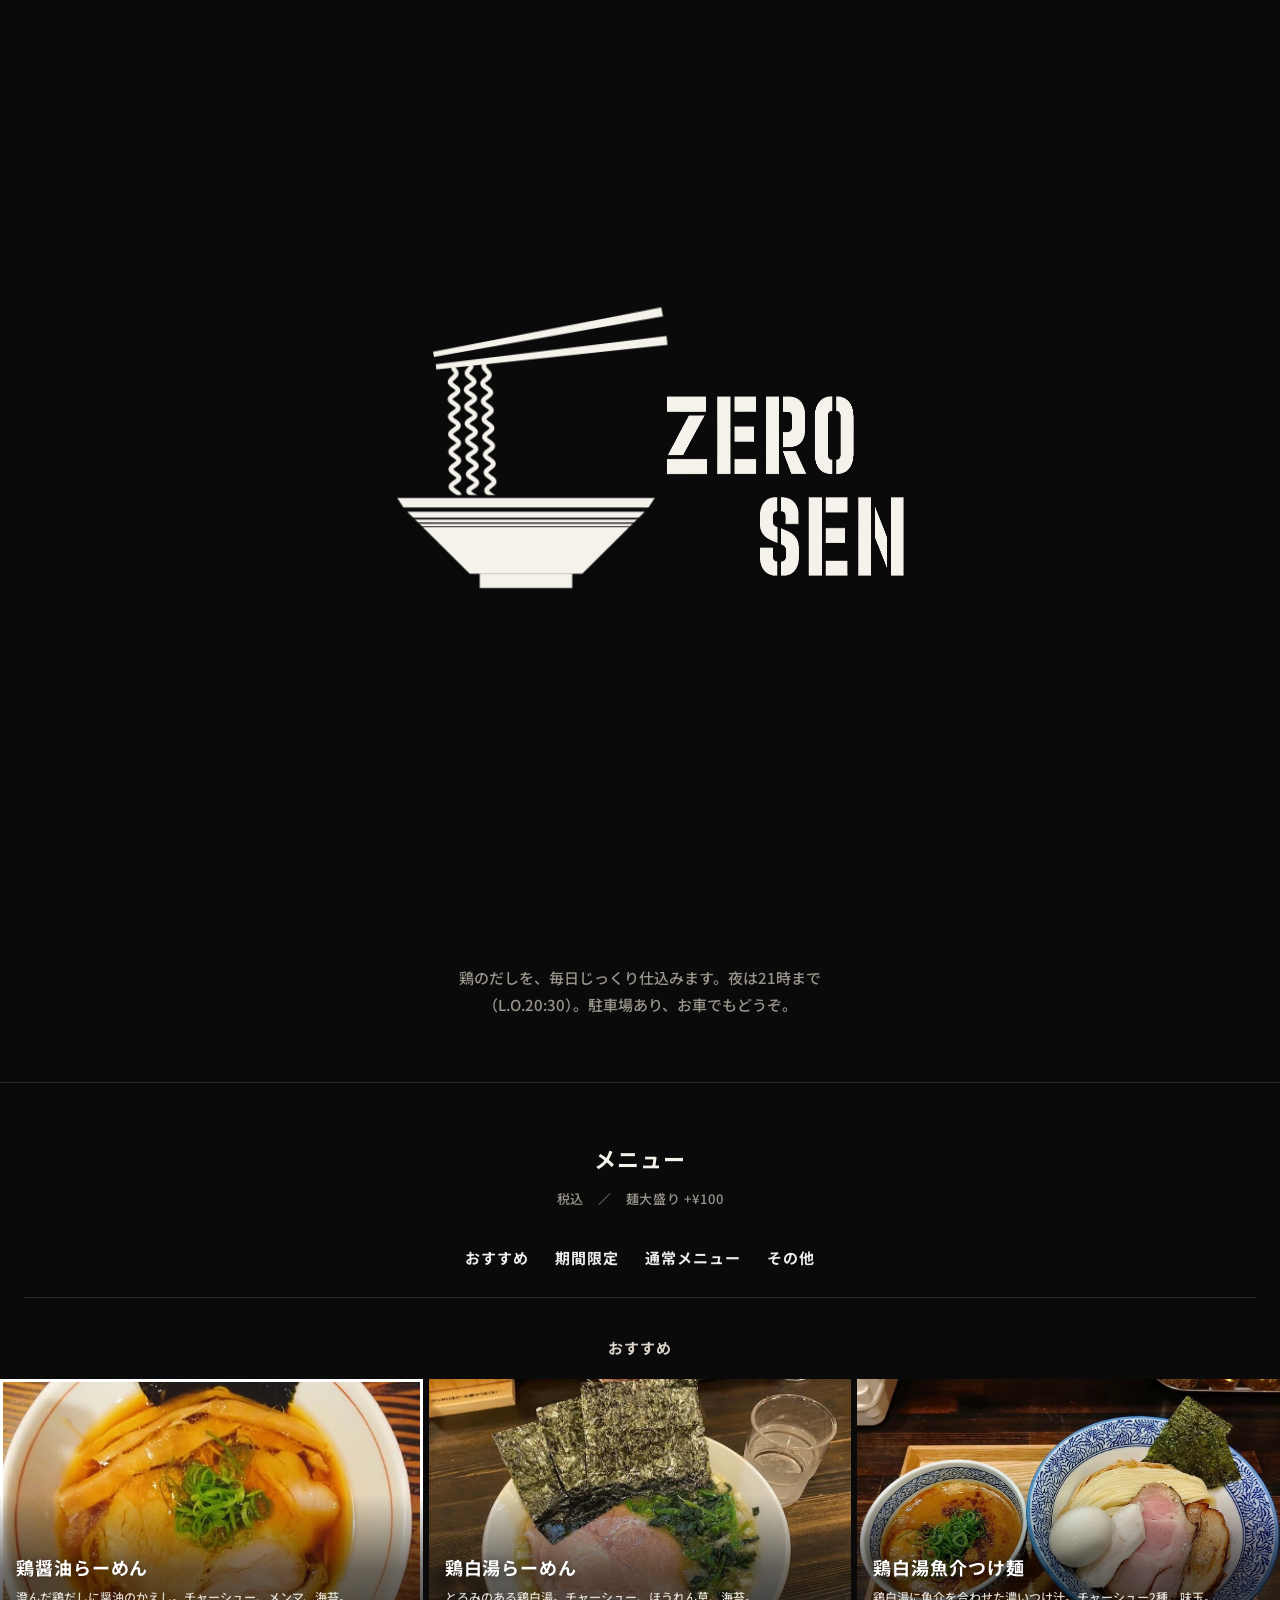
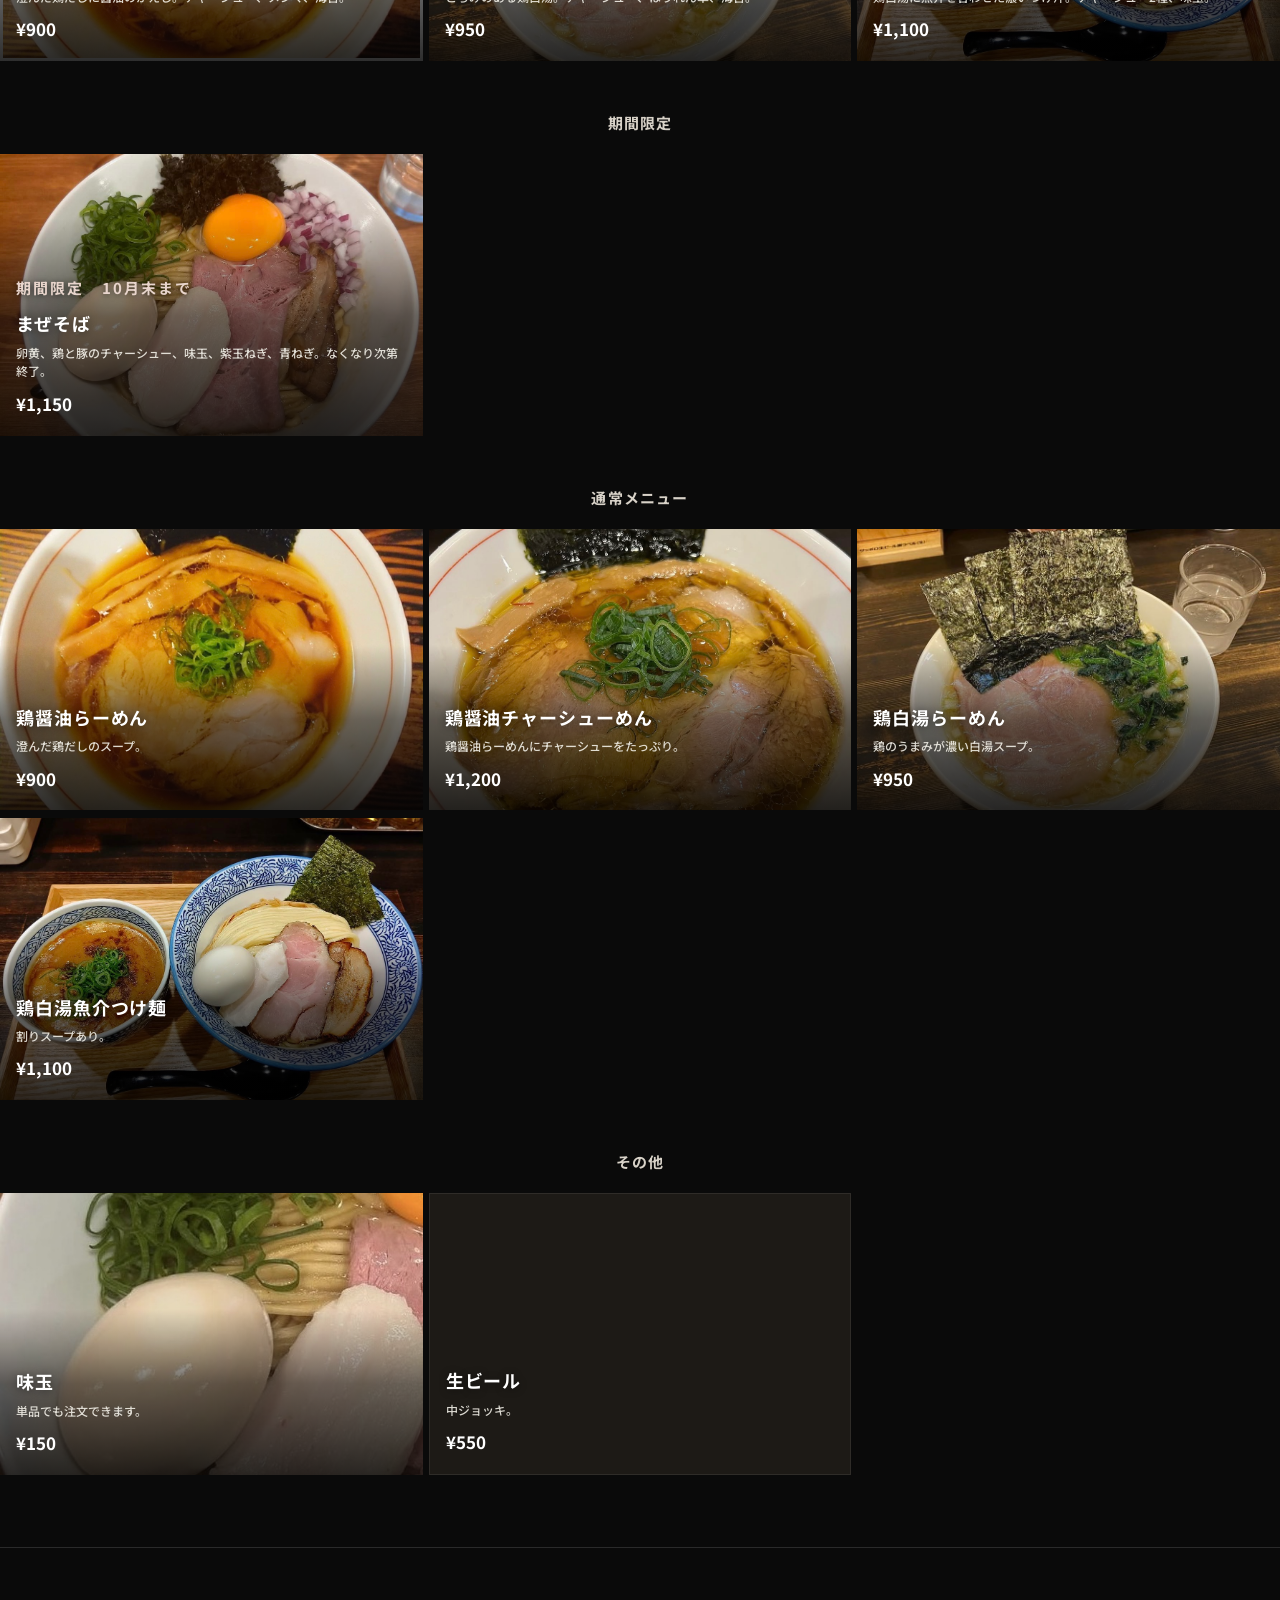
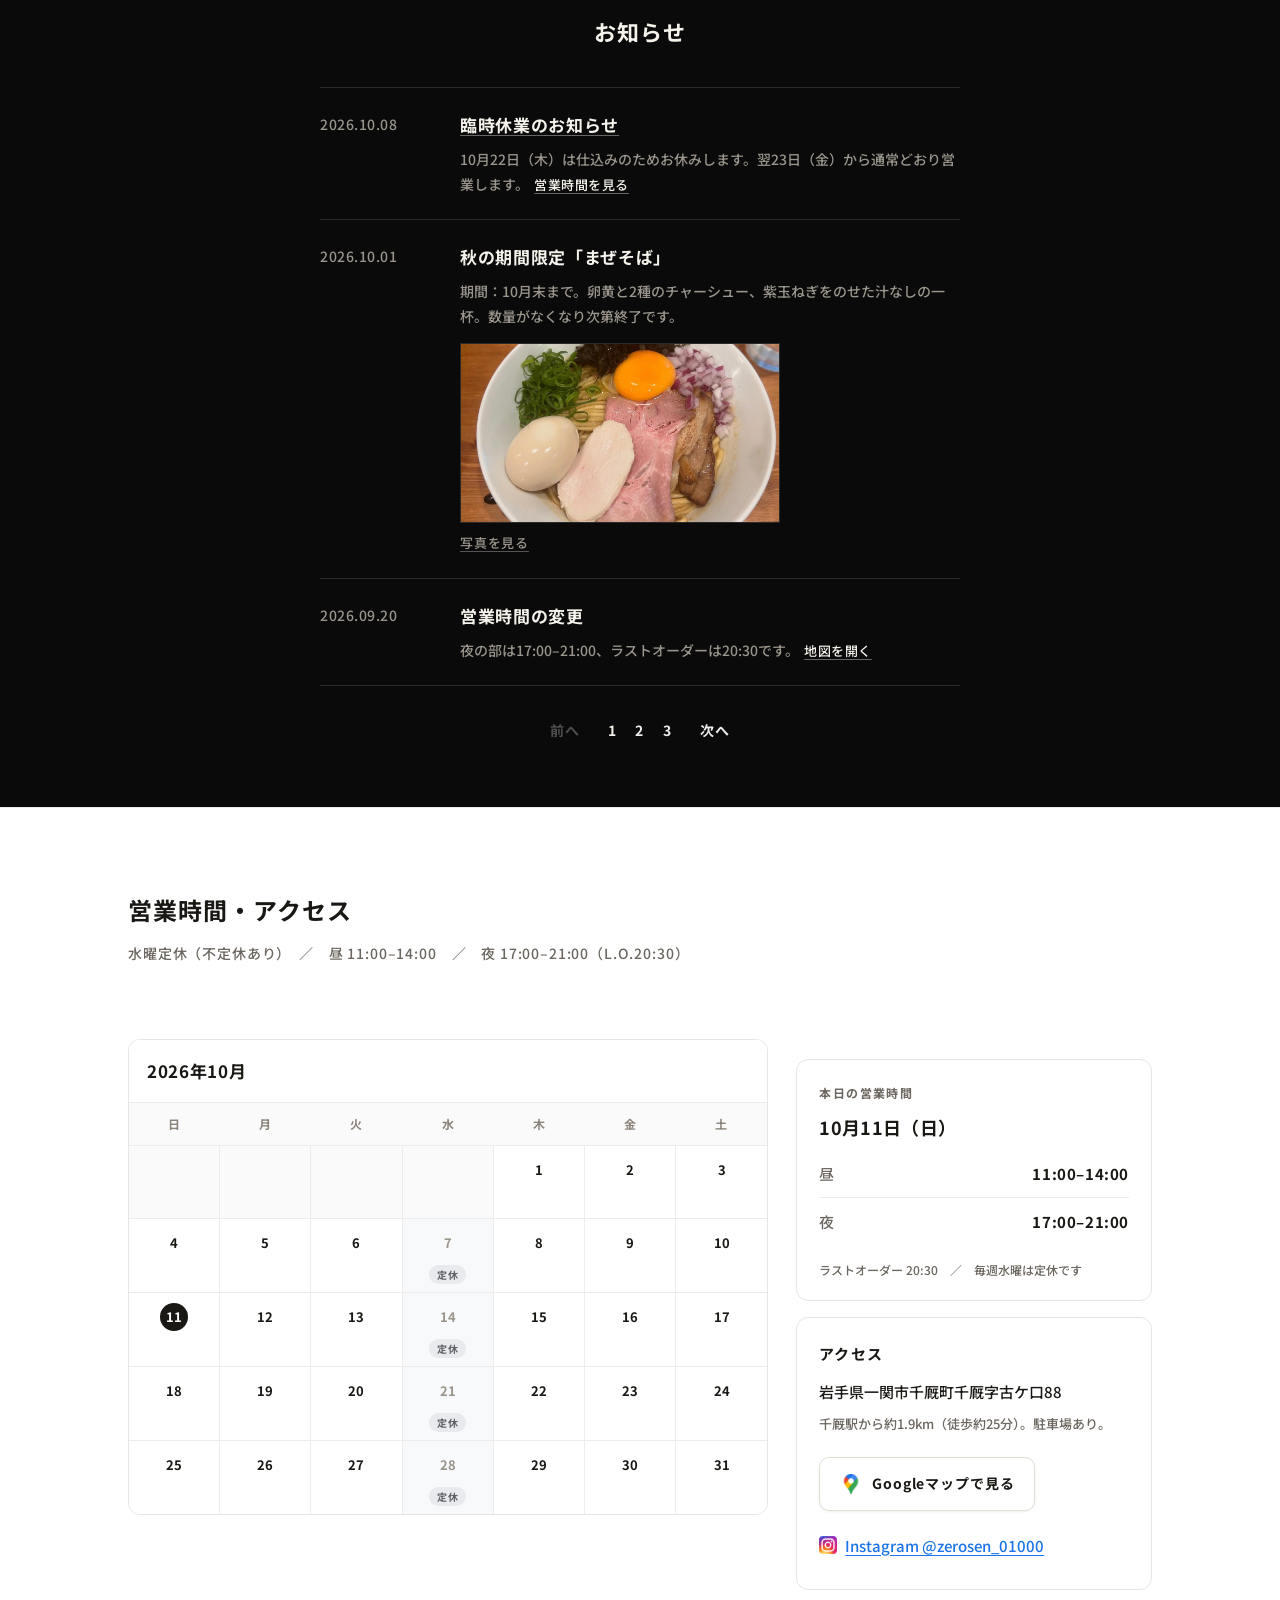
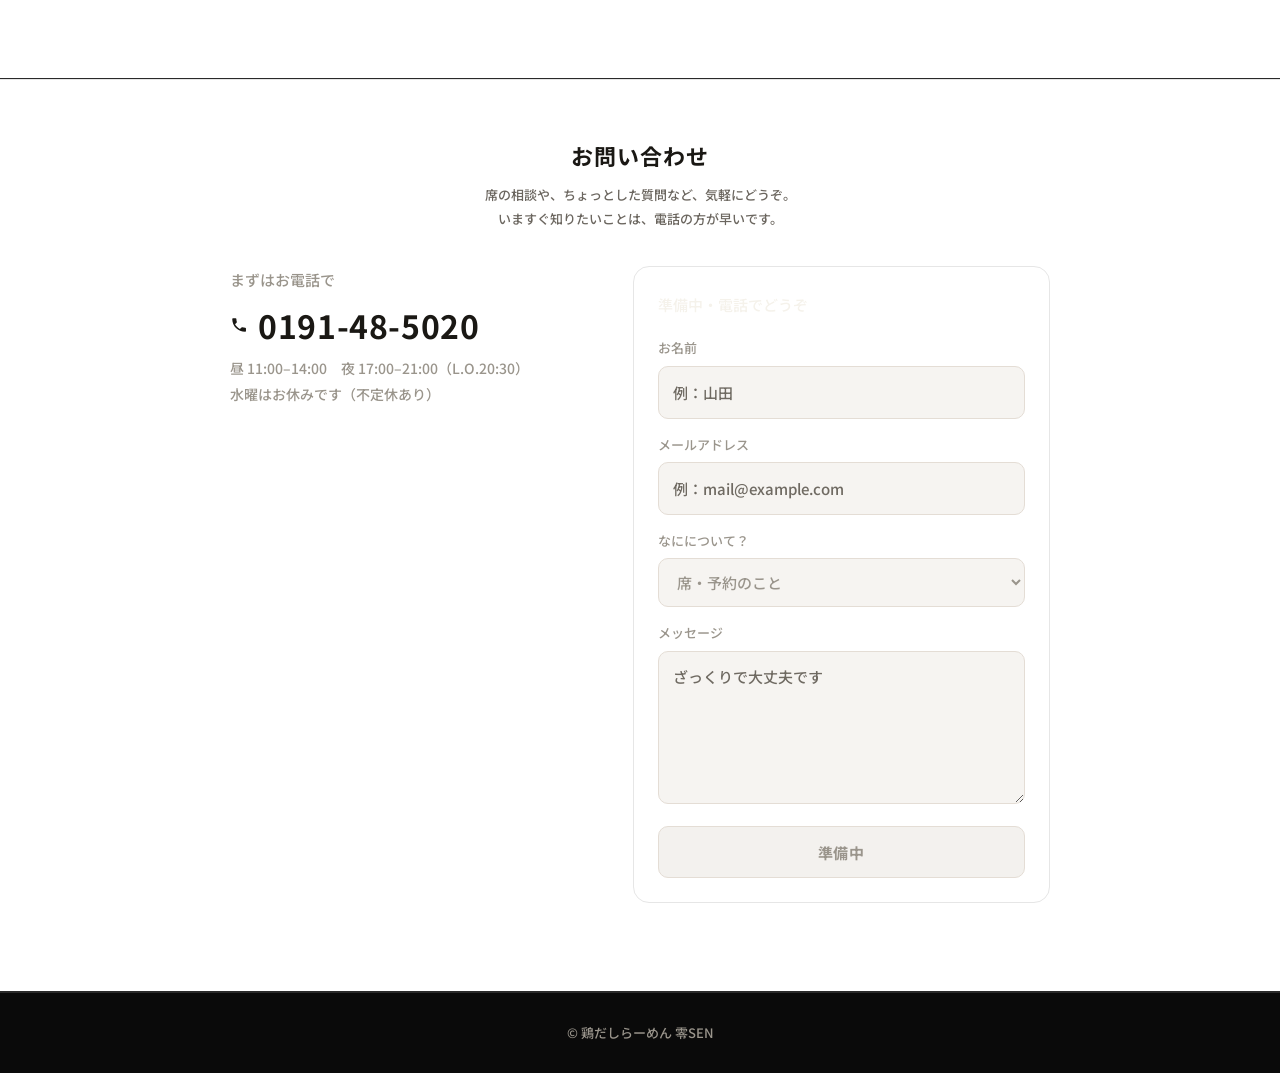
==== index.html @ bcf6e6bb "お問い合わせフォームを準備中にし、偽のメールアドレスを外す。 入力と送信は disabled のまま残し、連絡は電話（0191-48-5020）だけにする。  Co-authored-by: Masa" ====
<!doctype html>
<html lang="ja" class="zs-loading">
<head>
<meta charset="utf-8">
<meta name="viewport" content="width=device-width, initial-scale=1">
<title>鶏だしらーめん 零SEN（ゼロセン）｜一関・千厩</title>
<link rel="stylesheet" href="styles.css">
<link rel="stylesheet" href="loading.css">
</head>
<body>
<div class="zs-loader" id="zs-loader" role="status" aria-label="読み込み中">
  <div class="zs-lockup">
    <svg class="zs-mark" viewBox="0 -12 480 470" aria-hidden="true">
      <defs><clipPath id="zs-clip"><rect x="-60" y="-120" width="600" height="440"/></clipPath></defs>
      <!-- noodles (clipped at the rim, hidden inside the bowl) -->
      <g clip-path="url(#zs-clip)">
        <g class="lift"><g class="stretch"><g class="sway" transform="translate(0 -5)">
          <path class="noodle" d="M124.0,93.0 L125.1,94.5 L126.3,96.0 L127.2,97.5 L127.9,99.0 L128.1,100.5 L127.9,102.0 L127.2,103.5 L126.0,105.0 L124.5,106.5 L122.8,108.0 L121.1,109.5 L119.6,111.0 L118.5,112.5 L118.0,114.0 L118.2,115.5 L119.0,117.0 L120.4,118.5 L122.4,120.0 L124.6,121.5 L126.6,123.0 L128.4,124.5 L129.7,126.0 L130.2,127.5 L130.1,129.0 L129.3,130.5 L127.8,132.0 L125.9,133.5 L123.7,135.0 L121.6,136.5 L119.6,138.0 L118.2,139.5 L117.3,141.0 L117.2,142.5 L117.8,144.0 L119.0,145.5 L120.8,147.0 L122.9,148.5 L125.0,150.0 L127.0,151.5 L128.6,153.0 L129.7,154.5 L130.0,156.0 L129.6,157.5 L128.6,159.0 L126.9,160.5 L124.9,162.0 L122.7,163.5 L120.6,165.0 L118.8,166.5 L117.5,168.0 L116.9,169.5 L117.0,171.0 L117.8,172.5 L119.3,174.0 L121.1,175.5 L123.3,177.0 L125.4,178.5 L127.3,180.0 L128.7,181.5 L129.5,183.0 L129.6,184.5 L129.0,186.0 L127.7,187.5 L125.9,189.0 L123.8,190.5 L121.6,192.0 L119.6,193.5 L118.0,195.0 L116.9,196.5 L116.5,198.0 L116.8,199.5 L117.9,201.0 L119.5,202.5 L121.5,204.0 L123.6,205.5 L125.7,207.0 L127.5,208.5 L128.7,210.0 L129.3,211.5 L129.1,213.0 L128.3,214.5 L126.8,216.0 L124.9,217.5 L122.7,219.0 L120.5,220.5 L118.6,222.0 L117.1,223.5 L116.3,225.0 L116.1,226.5 L116.7,228.0 L118.0,229.5 L119.7,231.0 L121.8,232.5 L123.9,234.0 L125.9,235.5 L127.5,237.0 L128.6,238.5 L128.9,240.0 L128.5,241.5 L127.4,243.0 L125.8,244.5 L123.7,246.0 L121.6,247.5 L119.4,249.0 L117.6,250.5 L116.4,252.0 L115.7,253.5 L115.8,255.0 L116.6,256.5 L118.1,258.0 L119.9,259.5 L122.1,261.0 L124.2,262.5 L126.1,264.0 L127.5,265.5 L128.3,267.0 L128.4,268.5 L127.8,270.0 L126.5,271.5 L124.7,273.0 L122.6,274.5 L120.4,276.0 L118.3,277.5 L116.7,279.0 L115.6,280.5 L115.2,282.0 L115.6,283.5 L116.6,285.0 L118.2,286.5 L120.2,288.0 L122.3,289.5 L124.4,291.0 L126.1,292.5 L127.4,294.0 L127.9,295.5 L127.8,297.0 L126.9,298.5 L125.5,300.0 L123.5,301.5 L121.4,303.0 L119.2,304.5 L117.2,306.0 L115.8,307.5 L114.9,309.0 L114.8,310.5 L115.3,312.0 L116.6,313.5 L118.3,315.0 L120.4,316.5 L122.5,318.0 L124.5,319.5 L126.1,321.0 L127.1,322.5 L127.5,324.0 L127.1,325.5 L126.0,327.0 L124.4,328.5 L122.3,330.0 L120.1,331.5 L118.0,333.0 L116.2,334.5 L114.9,336.0 L114.3,337.5 L114.4,339.0 L115.2,340.5 L116.6,342.0 L118.5,343.5 L120.6,345.0 L122.7,346.5 L124.6,348.0 L126.0,349.5 L126.8,351.0 L126.9,352.5 L126.3,354.0 L125.0,355.5 L123.2,357.0 L121.1,358.5 L118.9,360.0 L116.8,361.5 L115.2,363.0 L114.1,364.5 L113.7,366.0 L114.0,367.5 L115.0,369.0 L116.6,370.5 L118.6,372.0 L120.8,373.5 L122.8,375.0 L124.6,376.5 L125.8,378.0 L126.4,379.5 L126.2,381.0 L125.4,382.5 L123.9,384.0 L121.9,385.5 L119.8,387.0 L117.6,388.5 L115.7,390.0 L114.2,391.5 L113.3,393.0 L113.2,394.5 L113.7,396.0 L115.0,397.5 L116.7,399.0 L118.8,400.5 L120.9,402.0 L122.9,403.5 L124.5,405.0 L125.5,406.5 L125.8,408.0 L125.4,409.5 L124.4,411.0 L122.7,412.5 L120.7,414.0 L118.5,415.5 L116.3,417.0 L114.5,418.5 L113.2,420.0 L112.6,421.5 L112.7,423.0 L113.5,424.5 L114.9,426.0 L116.8,427.5 L118.9,429.0 L121.0,430.5 L122.9,432.0 L124.3,433.5 L125.1,435.0 L125.2,436.5 L124.6,438.0 L123.3,439.5 L121.5,441.0 L119.3,442.5 L117.1,444.0 L115.1,445.5 L113.4,447.0 L112.3,448.5 L111.9,450.0 L112.3,451.5 L113.3,453.0 L114.9,454.5 L116.9,456.0 L119.0,457.5 L121.1,459.0 L122.8,460.5 L124.0,462.0 L124.6,463.5 L124.4,465.0 L123.6,466.5 L122.1,468.0 L120.2,469.5"/>
          <path class="noodle" d="M152.3,90.0 L151.4,91.5 L150.2,93.0 L148.8,94.5 L147.5,96.0 L146.3,97.5 L145.5,99.0 L145.3,100.5 L145.6,102.0 L146.5,103.5 L147.9,105.0 L149.8,106.5 L151.7,108.0 L153.6,109.5 L155.2,111.0 L156.2,112.5 L156.5,114.0 L156.0,115.5 L154.6,117.0 L152.6,118.5 L150.3,120.0 L148.0,121.5 L145.9,123.0 L144.3,124.5 L143.4,126.0 L143.3,127.5 L144.0,129.0 L145.4,130.5 L147.4,132.0 L149.7,133.5 L152.0,135.0 L154.1,136.5 L155.7,138.0 L156.6,139.5 L156.7,141.0 L156.0,142.5 L154.6,144.0 L152.6,145.5 L150.3,147.0 L148.0,148.5 L145.9,150.0 L144.3,151.5 L143.4,153.0 L143.3,154.5 L144.0,156.0 L145.4,157.5 L147.4,159.0 L149.7,160.5 L152.0,162.0 L154.1,163.5 L155.7,165.0 L156.6,166.5 L156.7,168.0 L156.0,169.5 L154.6,171.0 L152.6,172.5 L150.3,174.0 L148.0,175.5 L145.9,177.0 L144.3,178.5 L143.4,180.0 L143.3,181.5 L144.0,183.0 L145.4,184.5 L147.4,186.0 L149.7,187.5 L152.0,189.0 L154.1,190.5 L155.7,192.0 L156.6,193.5 L156.7,195.0 L156.0,196.5 L154.6,198.0 L152.6,199.5 L150.3,201.0 L148.0,202.5 L145.9,204.0 L144.3,205.5 L143.4,207.0 L143.3,208.5 L144.0,210.0 L145.4,211.5 L147.4,213.0 L149.7,214.5 L152.0,216.0 L154.1,217.5 L155.7,219.0 L156.6,220.5 L156.7,222.0 L156.0,223.5 L154.6,225.0 L152.6,226.5 L150.3,228.0 L148.0,229.5 L145.9,231.0 L144.3,232.5 L143.4,234.0 L143.3,235.5 L144.0,237.0 L145.4,238.5 L147.4,240.0 L149.7,241.5 L152.0,243.0 L154.1,244.5 L155.7,246.0 L156.6,247.5 L156.7,249.0 L156.0,250.5 L154.6,252.0 L152.6,253.5 L150.3,255.0 L148.0,256.5 L145.9,258.0 L144.3,259.5 L143.4,261.0 L143.3,262.5 L144.0,264.0 L145.4,265.5 L147.4,267.0 L149.7,268.5 L152.0,270.0 L154.1,271.5 L155.7,273.0 L156.6,274.5 L156.7,276.0 L156.0,277.5 L154.6,279.0 L152.6,280.5 L150.3,282.0 L148.0,283.5 L145.9,285.0 L144.3,286.5 L143.4,288.0 L143.3,289.5 L144.0,291.0 L145.4,292.5 L147.4,294.0 L149.7,295.5 L152.0,297.0 L154.1,298.5 L155.7,300.0 L156.6,301.5 L156.7,303.0 L156.0,304.5 L154.6,306.0 L152.6,307.5 L150.3,309.0 L148.0,310.5 L145.9,312.0 L144.3,313.5 L143.4,315.0 L143.3,316.5 L144.0,318.0 L145.4,319.5 L147.4,321.0 L149.7,322.5 L152.0,324.0 L154.1,325.5 L155.7,327.0 L156.6,328.5 L156.7,330.0 L156.0,331.5 L154.6,333.0 L152.6,334.5 L150.3,336.0 L148.0,337.5 L145.9,339.0 L144.3,340.5 L143.4,342.0 L143.3,343.5 L144.0,345.0 L145.4,346.5 L147.4,348.0 L149.7,349.5 L152.0,351.0 L154.1,352.5 L155.7,354.0 L156.6,355.5 L156.7,357.0 L156.0,358.5 L154.6,360.0 L152.6,361.5 L150.3,363.0 L148.0,364.5 L145.9,366.0 L144.3,367.5 L143.4,369.0 L143.3,370.5 L144.0,372.0 L145.4,373.5 L147.4,375.0 L149.7,376.5 L152.0,378.0 L154.1,379.5 L155.7,381.0 L156.6,382.5 L156.7,384.0 L156.0,385.5 L154.6,387.0 L152.6,388.5 L150.3,390.0 L148.0,391.5 L145.9,393.0 L144.3,394.5 L143.4,396.0 L143.3,397.5 L144.0,399.0 L145.4,400.5 L147.4,402.0 L149.7,403.5 L152.0,405.0 L154.1,406.5 L155.7,408.0 L156.6,409.5 L156.7,411.0 L156.0,412.5 L154.6,414.0 L152.6,415.5 L150.3,417.0 L148.0,418.5 L145.9,420.0 L144.3,421.5 L143.4,423.0 L143.3,424.5 L144.0,426.0 L145.4,427.5 L147.4,429.0 L149.7,430.5 L152.0,432.0 L154.1,433.5 L155.7,435.0 L156.6,436.5 L156.7,438.0 L156.0,439.5 L154.6,441.0 L152.6,442.5 L150.3,444.0 L148.0,445.5 L145.9,447.0 L144.3,448.5 L143.4,450.0 L143.3,451.5 L144.0,453.0 L145.4,454.5 L147.4,456.0 L149.7,457.5 L152.0,459.0 L154.1,460.5 L155.7,462.0 L156.6,463.5 L156.7,465.0 L156.0,466.5 L154.6,468.0 L152.6,469.5"/>
          <path class="noodle" d="M173.0,87.0 L172.7,88.5 L172.7,90.0 L173.1,91.5 L174.0,93.0 L175.1,94.5 L176.5,96.0 L177.9,97.5 L179.2,99.0 L180.3,100.5 L181.0,102.0 L181.1,103.5 L180.7,105.0 L179.8,106.5 L178.3,108.0 L176.5,109.5 L174.5,111.0 L172.6,112.5 L171.1,114.0 L170.2,115.5 L169.9,117.0 L170.3,118.5 L171.3,120.0 L172.9,121.5 L174.8,123.0 L176.9,124.5 L178.9,126.0 L180.6,127.5 L181.9,129.0 L182.5,130.5 L182.5,132.0 L181.8,133.5 L180.5,135.0 L178.8,136.5 L176.8,138.0 L174.7,139.5 L172.8,141.0 L171.4,142.5 L170.4,144.0 L170.1,145.5 L170.5,147.0 L171.6,148.5 L173.1,150.0 L175.1,151.5 L177.1,153.0 L179.2,154.5 L180.9,156.0 L182.2,157.5 L182.8,159.0 L182.8,160.5 L182.1,162.0 L180.8,163.5 L179.1,165.0 L177.1,166.5 L175.0,168.0 L173.2,169.5 L171.7,171.0 L170.7,172.5 L170.5,174.0 L170.9,175.5 L171.9,177.0 L173.5,178.5 L175.4,180.0 L177.5,181.5 L179.5,183.0 L181.2,184.5 L182.5,186.0 L183.2,187.5 L183.1,189.0 L182.4,190.5 L181.2,192.0 L179.4,193.5 L177.4,195.0 L175.4,196.5 L173.5,198.0 L172.0,199.5 L171.1,201.0 L170.8,202.5 L171.2,204.0 L172.3,205.5 L173.8,207.0 L175.8,208.5 L177.9,210.0 L179.9,211.5 L181.6,213.0 L182.9,214.5 L183.5,216.0 L183.5,217.5 L182.8,219.0 L181.6,220.5 L179.8,222.0 L177.8,223.5 L175.8,225.0 L173.9,226.5 L172.4,228.0 L171.5,229.5 L171.2,231.0 L171.6,232.5 L172.7,234.0 L174.2,235.5 L176.2,237.0 L178.3,238.5 L180.3,240.0 L182.0,241.5 L183.3,243.0 L184.0,244.5 L183.9,246.0 L183.3,247.5 L182.0,249.0 L180.2,250.5 L178.3,252.0 L176.2,253.5 L174.4,255.0 L172.9,256.5 L171.9,258.0 L171.7,259.5 L172.1,261.0 L173.1,262.5 L174.7,264.0 L176.6,265.5 L178.7,267.0 L180.7,268.5 L182.5,270.0 L183.8,271.5 L184.4,273.0 L184.4,274.5 L183.7,276.0 L182.4,277.5 L180.7,279.0 L178.7,280.5 L176.7,282.0 L174.8,283.5 L173.3,285.0 L172.4,286.5 L172.1,288.0 L172.5,289.5 L173.6,291.0 L175.2,292.5 L177.1,294.0 L179.2,295.5 L181.2,297.0 L183.0,298.5 L184.2,300.0 L184.9,301.5 L184.9,303.0 L184.2,304.5 L182.9,306.0 L181.2,307.5 L179.2,309.0 L177.2,310.5 L175.3,312.0 L173.8,313.5 L172.9,315.0 L172.6,316.5 L173.0,318.0 L174.1,319.5 L175.7,321.0 L177.6,322.5 L179.7,324.0 L181.7,325.5 L183.5,327.0 L184.7,328.5 L185.4,330.0 L185.4,331.5 L184.7,333.0 L183.4,334.5 L181.7,336.0 L179.7,337.5 L177.7,339.0 L175.8,340.5 L174.4,342.0 L173.4,343.5 L173.2,345.0 L173.6,346.5 L174.6,348.0 L176.2,349.5 L178.1,351.0 L180.2,352.5 L182.3,354.0 L184.0,355.5 L185.3,357.0 L185.9,358.5 L185.9,360.0 L185.2,361.5 L184.0,363.0 L182.2,364.5 L180.3,366.0 L178.2,367.5 L176.4,369.0 L174.9,370.5 L174.0,372.0 L173.7,373.5 L174.1,375.0 L175.2,376.5 L176.7,378.0 L178.7,379.5 L180.8,381.0 L182.8,382.5 L184.6,384.0 L185.8,385.5 L186.5,387.0 L186.5,388.5 L185.8,390.0 L184.5,391.5 L182.8,393.0 L180.8,394.5 L178.8,396.0 L176.9,397.5 L175.5,399.0 L174.5,400.5 L174.3,402.0 L174.7,403.5 L175.7,405.0 L177.3,406.5 L179.3,408.0 L181.4,409.5 L183.4,411.0 L185.1,412.5 L186.4,414.0 L187.1,415.5 L187.1,417.0 L186.4,418.5 L185.1,420.0 L183.4,421.5 L181.4,423.0 L179.4,424.5 L177.5,426.0 L176.0,427.5 L175.1,429.0 L174.9,430.5 L175.3,432.0 L176.3,433.5 L177.9,435.0 L179.8,436.5 L181.9,438.0 L184.0,439.5 L185.7,441.0 L187.0,442.5 L187.7,444.0 L187.7,445.5 L187.0,447.0 L185.7,448.5 L184.0,450.0 L182.0,451.5 L180.0,453.0 L178.1,454.5 L176.7,456.0 L175.7,457.5 L175.5,459.0 L175.9,460.5 L176.9,462.0 L178.5,463.5 L180.5,465.0 L182.6,466.5 L184.6,468.0 L186.3,469.5"/>
        </g></g></g>
      </g>
      <!-- chopsticks -->
      <g class="lift">
        <g class="stick-top"><polygon class="ink" transform="translate(92 70) rotate(-10.5)" points="0,-4.2 372,-7.2 372,7.2 0,4.2"/></g>
        <polygon class="ink" transform="translate(96 90) rotate(-6.5)" points="0,-4.2 372,-7.2 372,7.2 0,4.2"/>
      </g>
      <!-- broth drops -->
      <circle class="drop" cx="139" cy="281" r="2.6"/>
      <circle class="drop d2" cx="163" cy="284" r="2.2"/>
      <!-- bowl -->
      <g class="bowl">
        <path class="bowl-back" d="M28,295 H452 L434,326 L336,425 L320,425 V449 H160 V425 L144,425 L46,326 Z"/>
        <polygon class="ink" points="34,300 446,300 436,315 44,315"/>
        <polygon class="ink" points="50,322 430,322 330,421 150,421"/>
        <line class="cut" x1="30" y1="333" x2="450" y2="333" stroke-width="3"/>
        <line class="cut" x1="30" y1="340" x2="450" y2="340" stroke-width="2"/>
        <line class="cut" x1="30" y1="346" x2="450" y2="346" stroke-width="1.4"/>
        <rect class="ink" x="166" y="421" width="148" height="23"/>
      </g>
    </svg>
    <img class="zs-word" src="img/loading-wordmark.png" alt="ZERO SEN" width="467" height="354">
  </div>
</div>

<header class="bar">
  <div class="wrap bar-inner">
    <a class="bar-logo" href="#"><img src="img/logo-header.png" alt="ZERO SEN"></a>
    <nav>
      <a href="#menu">メニュー</a>
      <a href="#news">お知らせ</a>
      <a href="#access">営業時間</a>
      <a href="#access">アクセス</a>
      <a href="#contact">お問い合わせ</a>
    </nav>
</div>
</header>

<main>
  <section class="hero" aria-label="トップ">
    <img class="hero-photo" src="img/real-shoyu-2.jpg" alt="鶏醤油らーめん">
    <div class="hero-shade" aria-hidden="true"></div>
    <div class="wrap hero-inner">
      <div class="brand">
        <img class="logo-img" src="img/logo-brush.png" alt="鶏だしらーめん 零SEN">
      </div>
      <div class="hero-today">
        <p class="hero-today-label">本日の営業時間</p>
        <p class="hours">昼 11:00–14:00　／　夜 17:00–21:00（L.O.20:30）</p>
      </div>
    </div>
  </section>

  <section class="section lead-sec">
    <div class="wrap">
      <p class="lead">鶏のだしを、毎日じっくり仕込みます。夜は21時まで（L.O.20:30）。駐車場あり、お車でもどうぞ。</p>
    </div>
  </section>

        <section class="section" id="menu">
    <div class="wrap-wide">
      <h2>メニュー</h2>
      <p class="note">税込　／　麺大盛り +¥100</p>
      <nav class="menu-tabs" aria-label="メニューの分類">
        <a href="#menu-reco">おすすめ</a>
        <a href="#menu-limit">期間限定</a>
        <a href="#menu-normal">通常メニュー</a>
        <a href="#menu-other">その他</a>
      </nav>

      <div class="menu-block" id="menu-reco">
        <h3 class="menu-cat">おすすめ</h3>
        <ul class="menu-grid">
          <li>
            <a class="dish is-selected" href="#dish-modal" aria-current="true">
              <img src="img/real-shoyu.jpg" alt="鶏醤油らーめん">
              <div class="dish-body">
                <p class="menu-name">鶏醤油らーめん</p>
                <p class="menu-desc">澄んだ鶏だしに醤油のかえし。チャーシュー、メンマ、海苔。</p>
                <p class="menu-price">¥900</p>
              </div>
            </a>
          </li>
          <li>
            <a class="dish" href="#menu">
              <img src="img/real-paitan.jpg" alt="鶏白湯らーめん">
              <div class="dish-body">
                <p class="menu-name">鶏白湯らーめん</p>
                <p class="menu-desc">とろみのある鶏白湯。チャーシュー、ほうれん草、海苔。</p>
                <p class="menu-price">¥950</p>
              </div>
            </a>
          </li>
          <li>
            <a class="dish" href="#menu">
              <img src="img/real-tsukemen.jpg" alt="鶏白湯魚介つけ麺">
              <div class="dish-body">
                <p class="menu-name">鶏白湯魚介つけ麺</p>
                <p class="menu-desc">鶏白湯に魚介を合わせた濃いつけ汁。チャーシュー2種、味玉。</p>
                <p class="menu-price">¥1,100</p>
              </div>
            </a>
          </li>
        </ul>
      </div>

      <div class="menu-block" id="menu-limit">
        <h3 class="menu-cat is-limit">期間限定</h3>
        <ul class="menu-grid">
          <li>
            <a class="dish" href="#menu">
              <img src="img/real-mazesoba.jpg" alt="まぜそば">
              <div class="dish-body">
                <p class="limit-line">期間限定　10月末まで</p>
                <p class="menu-name">まぜそば</p>
                <p class="menu-desc">卵黄、鶏と豚のチャーシュー、味玉、紫玉ねぎ、青ねぎ。なくなり次第終了。</p>
                <p class="menu-price">¥1,150</p>
              </div>
            </a>
          </li>
        </ul>
      </div>

      <div class="menu-block" id="menu-normal">
        <h3 class="menu-cat">通常メニュー</h3>
        <ul class="menu-grid">
          <li>
            <a class="dish" href="#menu">
              <img src="img/real-shoyu.jpg" alt="鶏醤油らーめん">
              <div class="dish-body">
                <p class="menu-name">鶏醤油らーめん</p>
                <p class="menu-desc">澄んだ鶏だしのスープ。</p>
                <p class="menu-price">¥900</p>
              </div>
            </a>
          </li>
          <li>
            <a class="dish" href="#menu">
              <img src="img/real-shoyu-2.jpg" alt="鶏醤油チャーシューめん">
              <div class="dish-body">
                <p class="menu-name">鶏醤油チャーシューめん</p>
                <p class="menu-desc">鶏醤油らーめんにチャーシューをたっぷり。</p>
                <p class="menu-price">¥1,200</p>
              </div>
            </a>
          </li>
          <li>
            <a class="dish" href="#menu">
              <img src="img/real-paitan.jpg" alt="鶏白湯らーめん">
              <div class="dish-body">
                <p class="menu-name">鶏白湯らーめん</p>
                <p class="menu-desc">鶏のうまみが濃い白湯スープ。</p>
                <p class="menu-price">¥950</p>
              </div>
            </a>
          </li>
          <li>
            <a class="dish" href="#menu">
              <img src="img/real-tsukemen.jpg" alt="鶏白湯魚介つけ麺">
              <div class="dish-body">
                <p class="menu-name">鶏白湯魚介つけ麺</p>
                <p class="menu-desc">割りスープあり。</p>
                <p class="menu-price">¥1,100</p>
              </div>
            </a>
          </li>
        </ul>
      </div>

      <div class="menu-block" id="menu-other">
        <h3 class="menu-cat">その他</h3>
        <ul class="menu-grid">
          <li>
            <a class="dish" href="#menu">
              <img src="img/real-ajitama.jpg" alt="味玉">
              <div class="dish-body">
                <p class="menu-name">味玉</p>
                <p class="menu-desc">単品でも注文できます。</p>
                <p class="menu-price">¥150</p>
              </div>
            </a>
          </li>
          <li>
            <a class="dish no-photo" href="#menu">
              <div class="dish-body">
                <p class="menu-name">生ビール</p>
                <p class="menu-desc">中ジョッキ。</p>
                <p class="menu-price">¥550</p>
              </div>
            </a>
          </li>
        </ul>
      </div>
</div>
  </section>


  <section class="section" id="news">
    <div class="wrap">
      <h2>お知らせ</h2>
            <ul class="news">
        <li>
          <time datetime="2026-10-08">2026.10.08</time>
          <div>
            <p class="news-title"><a href="#access">臨時休業のお知らせ</a></p>
            <p class="news-body">10月22日（木）は仕込みのためお休みします。翌23日（金）から通常どおり営業します。<a class="inline" href="#access">営業時間を見る</a></p>
          </div>
        </li>
        <li>
          <time datetime="2026-10-01">2026.10.01</time>
          <div>
            <p class="news-title">秋の期間限定「まぜそば」</p>
            <p class="news-body">期間：10月末まで。卵黄と2種のチャーシュー、紫玉ねぎをのせた汁なしの一杯。数量がなくなり次第終了です。</p>
            <a class="news-img" href="img/real-mazesoba.jpg">
              <img src="img/real-mazesoba.jpg" alt="期間限定のまぜそば">
              <span>写真を見る</span>
            </a>
          </div>
        </li>
        <li>
          <time datetime="2026-09-20">2026.09.20</time>
          <div>
            <p class="news-title">営業時間の変更</p>
            <p class="news-body">夜の部は17:00–21:00、ラストオーダーは20:30です。<a class="inline" href="https://www.google.com/maps/search/?api=1&amp;query=岩手県一関市千厩町千厩字古ケ口88" rel="noopener">地図を開く</a></p>
          </div>
        </li>
      </ul>
      <nav class="pager" aria-label="お知らせのページ">
        <a class="pager-btn is-disabled" href="#" aria-disabled="true">前へ</a>
        <ol class="pager-pages">
          <li><a class="is-current" href="#news" aria-current="page">1</a></li>
          <li><a href="#news?page=2">2</a></li>
          <li><a href="#news?page=3">3</a></li>
        </ol>
        <a class="pager-btn" href="#news?page=2">次へ</a>
      </nav>
    </div>
  </section>

  <section class="section section-light" id="access">
    <div class="wrap access">
      <header class="light-head">
        <h2>営業時間・アクセス</h2>
        <p class="light-lead">水曜定休（不定休あり）　／　昼 11:00–14:00　／　夜 17:00–21:00（L.O.20:30）</p>
      </header>
      <div class="access-grid">
        <div class="hours-block">
          <div class="gcal" aria-label="2026年10月の営業カレンダー">
            <div class="gcal-bar">
              <h3 class="gcal-title">2026年10月</h3>
            </div>
            <div class="gcal-dows" aria-hidden="true">
              <span>日</span><span>月</span><span>火</span><span>水</span><span>木</span><span>金</span><span>土</span>
            </div>
            <div class="gcal-grid">
              <div class="gweek"><div class="gday empty"></div><div class="gday empty"></div><div class="gday empty"></div><div class="gday empty"></div><div class="gday"><span class="num">1</span></div><div class="gday"><span class="num">2</span></div><div class="gday"><span class="num">3</span></div></div><div class="gweek"><div class="gday"><span class="num">4</span></div><div class="gday"><span class="num">5</span></div><div class="gday"><span class="num">6</span></div><div class="gday closed"><span class="num">7</span><span class="chip">定休</span></div><div class="gday"><span class="num">8</span></div><div class="gday"><span class="num">9</span></div><div class="gday"><span class="num">10</span></div></div><div class="gweek"><div class="gday is-today"><span class="num">11</span></div><div class="gday"><span class="num">12</span></div><div class="gday"><span class="num">13</span></div><div class="gday closed"><span class="num">14</span><span class="chip">定休</span></div><div class="gday"><span class="num">15</span></div><div class="gday"><span class="num">16</span></div><div class="gday"><span class="num">17</span></div></div><div class="gweek"><div class="gday"><span class="num">18</span></div><div class="gday"><span class="num">19</span></div><div class="gday"><span class="num">20</span></div><div class="gday closed"><span class="num">21</span><span class="chip">定休</span></div><div class="gday"><span class="num">22</span></div><div class="gday"><span class="num">23</span></div><div class="gday"><span class="num">24</span></div></div><div class="gweek"><div class="gday"><span class="num">25</span></div><div class="gday"><span class="num">26</span></div><div class="gday"><span class="num">27</span></div><div class="gday closed"><span class="num">28</span><span class="chip">定休</span></div><div class="gday"><span class="num">29</span></div><div class="gday"><span class="num">30</span></div><div class="gday"><span class="num">31</span></div></div>
            </div>
          </div>
        </div>
        <aside class="access-side">
          <div class="today-hours">
            <p class="today-label">本日の営業時間</p>
            <p class="today-date">10月11日（日）</p>
            <ul class="today-list">
              <li><span>昼</span><strong>11:00–14:00</strong></li>
              <li><span>夜</span><strong>17:00–21:00</strong></li>
            </ul>
            <p class="today-sub">ラストオーダー 20:30　／　毎週水曜は定休です</p>
          </div>
                    <div class="access-block">
            <h3>アクセス</h3>
            <p>岩手県一関市千厩町千厩字古ケ口88</p>
            <p class="sub">千厩駅から約1.9km（徒歩約25分）。駐車場あり。</p>
            <p><a class="maps-btn" href="https://www.google.com/maps/search/?api=1&query=%E9%B6%8F%E3%81%A0%E3%81%97%E3%82%89%E3%83%BC%E3%82%81%E3%82%93%20%E9%9B%B6SEN%20%E4%B8%80%E9%96%A2%E5%B8%82%E5%8D%83%E5%8E%A9%E7%94%BA%E5%8F%A4%E3%82%B1%E5%8F%A388" rel="noopener" target="_blank"><img class="brand-ico" src="img/brand/maps_96.png" alt="" width="20" height="20"><span>Googleマップで見る</span></a></p>
            <p class="ig-link"><a href="https://www.instagram.com/zerosen_01000" rel="noopener" target="_blank"><img class="brand-ico" src="img/brand/ig_icon.png" alt="" width="18" height="18"><span>Instagram @zerosen_01000</span></a></p>
          </div>
        </aside>
      </div>
    </div>
  </section>

    <section class="section section-light" id="contact">
    <div class="wrap">
      <h2>お問い合わせ</h2>
      <p class="note">席の相談や、ちょっとした質問など、気軽にどうぞ。<br>いますぐ知りたいことは、電話の方が早いです。</p>
      <div class="contact-grid">
        <div class="contact-side">
          <p class="contact-hello">まずはお電話で</p>
          <p class="contact-tel"><a href="tel:0191485020"><svg class="ico" viewBox="0 0 24 24" aria-hidden="true"><path fill="currentColor" d="M6.6 10.8c1.4 2.8 3.8 5.1 6.6 6.6l2.2-2.2c.3-.3.7-.4 1.1-.2 1.2.4 2.5.6 3.8.6.6 0 1 .4 1 1V20c0 .6-.4 1-1 1C10.6 21 3 13.4 3 4c0-.6.4-1 1-1h3.5c.6 0 1 .4 1 1 0 1.3.2 2.6.6 3.8.1.4 0 .8-.3 1.1l-2.2 2.2z"/></svg><span>0191-48-5020</span></a></p>
          <p class="contact-sub">昼 11:00–14:00　夜 17:00–21:00（L.O.20:30）<br>水曜はお休みです（不定休あり）</p>
        </div>
        <form class="contact-form is-preparing" action="#" method="post">
          <p class="form-lead" id="contact-preparing">準備中・電話でどうぞ</p>
          <fieldset disabled>
            <label>お名前<input type="text" name="name" placeholder="例：山田" disabled></label>
            <label>メールアドレス<input type="email" name="email" placeholder="例：mail@example.com" disabled></label>
            <label>なにについて？
              <select name="topic" disabled>
                <option>席・予約のこと</option>
                <option>メニューのこと</option>
                <option>取材・メディア</option>
                <option>そのほか</option>
              </select>
            </label>
            <label>メッセージ<textarea name="body" rows="5" placeholder="ざっくりで大丈夫です" disabled></textarea></label>
            <button type="submit" class="contact-submit" disabled>準備中</button>
          </fieldset>
        </form>
      </div>
    </div>
  </section>

</main>

<footer class="foot">
  <div class="wrap">© 鶏だしらーめん 零SEN</div>
</footer>

<!-- 商品詳細モーダル（見本：開いた状態） -->
<div class="dish-modal" id="dish-modal" role="dialog" aria-modal="true" aria-labelledby="dm-title">
  <div class="dm-backdrop" data-close></div>
  <article class="dm-card">
    <button type="button" class="dm-close" aria-label="閉じる" data-close>
      <svg viewBox="0 0 24 24" aria-hidden="true"><path d="M6 6l12 12M18 6L6 18" stroke="currentColor" stroke-width="2" stroke-linecap="round"/></svg>
    </button>
    <img class="dm-photo" src="img/real-shoyu.jpg" alt="鶏醤油らーめん">
    <div class="dm-body">
      <div class="dm-head">
        <h3 class="dm-title" id="dm-title">鶏醤油らーめん</h3>
        <p class="dm-price">¥900<span>税込</span></p>
      </div>
      <p class="dm-desc">チャーシュー、メンマ、海苔、青ねぎをのせた、いちばん人気の一杯。澄んだ鶏だしに醤油のかえしを合わせました。</p>

      <section class="dm-kodawari">
        <h4>店長のこだわり</h4>
        <p>スープは丸鶏と鶏ガラだけを、朝から弱火で5時間。<br>アクを丁寧にすくい、濁らせずに鶏のうまみだけを引き出しています。<br>かえしの醤油は前日に仕込み、一晩寝かせてから使います。</p>
      </section>

      <section class="dm-related">
        <h4>こちらもおすすめ</h4>
        <ul>
          <li><a href="#menu"><img src="img/real-paitan.jpg" alt=""><span class="r-name">鶏白湯らーめん</span><span class="r-price">¥950</span></a></li>
          <li><a href="#menu"><img src="img/real-tsukemen.jpg" alt=""><span class="r-name">鶏白湯魚介つけ麺</span><span class="r-price">¥1,100</span></a></li>
          <li><a href="#menu"><img src="img/real-mazesoba.jpg" alt=""><span class="r-name">まぜそば（期間限定）</span><span class="r-price">¥1,150</span></a></li>
        </ul>
      </section>
    </div>
  </article>
</div>
<script>
/* 最小JS：×・暗幕で閉じる／鶏醤油らーめんで開く（見本） */
(function(){
  var m=document.getElementById('dish-modal');
  m.querySelectorAll('[data-close]').forEach(function(el){el.addEventListener('click',function(){m.classList.remove('is-open')})});
  document.addEventListener('keydown',function(e){if(e.key==='Escape')m.classList.remove('is-open')});
  document.querySelectorAll('a.dish[href="#dish-modal"]').forEach(function(a){a.addEventListener('click',function(e){e.preventDefault();m.classList.add('is-open')})});
})();
</script>
<script src="loading.js"></script>
</body>
</html>
---- styles.css ----
@font-face{font-family:"Noto Sans JP";font-style:normal;font-weight:100 900;font-display:swap;src:url("fonts/NotoSansJP.ttf") format("truetype")}
@font-face{font-family:"Noto Serif JP";font-style:normal;font-weight:200 900;font-display:swap;src:url("fonts/NotoSerifJP.ttf") format("truetype")}
@font-face{font-family:"Yuji Syuku";font-style:normal;font-weight:400;font-display:swap;src:url("fonts/YujiSyuku-Regular.ttf") format("truetype")}
:root{--bg:#0a0a0a;--text:#f5f2eb;--sub:#9a958c;--line:#2a2a2a;--key:#c62828}
*{box-sizing:border-box;margin:0;padding:0}
body{font-family:"Noto Sans JP","Hiragino Sans","Hiragino Kaku Gothic ProN",Meiryo,sans-serif;font-weight:500;font-size:16px;line-height:1.8;color:var(--text);background:var(--bg)}
a{color:inherit;text-decoration:none}
a:hover{color:var(--key)}
:focus-visible{outline:3px solid #fff;outline-offset:3px}
.wrap{max-width:880px;margin:0 auto;padding:0 28px}

.bar{position:absolute;left:0;right:0;top:0;z-index:3;border-bottom:1px solid rgba(255,255,255,.12)}
.bar-inner{display:flex;align-items:center;justify-content:space-between;min-height:64px;gap:24px}
.bar-logo{display:flex;align-items:center;flex-shrink:0}
.bar-logo img{display:block;height:40px;width:auto}
.bar nav{display:flex;gap:28px;font-size:14px;font-weight:700;letter-spacing:.07em}
.bar a{text-shadow:0 1px 2px rgba(0,0,0,.85),0 2px 10px rgba(0,0,0,.55),0 0 1px rgba(0,0,0,.9)}
.tel{font-weight:700;font-size:15px;letter-spacing:.06em;font-variant-numeric:tabular-nums}

.hero{position:relative;min-height:100vh;display:grid;place-items:center;overflow:hidden}
.hero-photo{position:absolute;inset:0;width:100%;height:100%;object-fit:cover;object-position:55% 45%}
.hero-shade{position:absolute;inset:0;background:linear-gradient(180deg,rgba(0,0,0,.42) 0%,rgba(0,0,0,.12) 42%,rgba(0,0,0,.55) 100%)}
.hero-inner{position:relative;z-index:2;text-align:center;padding:96px 0 72px}
.kana{font-size:14px;letter-spacing:.35em;margin-bottom:28px;text-shadow:0 1px 2px rgba(0,0,0,.85),0 2px 10px rgba(0,0,0,.55),0 0 1px rgba(0,0,0,.9)}
.brand{display:flex;align-items:center;justify-content:center;gap:20px;margin-bottom:20px}
.hanko{width:52px;height:52px;border:2px solid #a87870;color:#d4b0a8;background:rgba(0,0,0,.35);display:grid;place-items:center;font-size:22px;transform:rotate(-8deg);flex-shrink:0}
.logo-img{display:block;width:min(720px,96vw);height:auto;margin:0 auto;filter:drop-shadow(0 3px 12px rgba(0,0,0,.65))}
.place{font-size:14px;letter-spacing:.28em;margin-bottom:28px;text-shadow:0 1px 2px rgba(0,0,0,.85),0 2px 10px rgba(0,0,0,.55),0 0 1px rgba(0,0,0,.9)}







.hero-today{margin-top:8px;text-shadow:0 1px 2px rgba(0,0,0,.85),0 2px 10px rgba(0,0,0,.55),0 0 1px rgba(0,0,0,.9)}
.hero-today-label{font-size:14px;font-weight:700;letter-spacing:.14em;margin-bottom:10px;opacity:.95}
.hours{font-size:18px;font-weight:700;letter-spacing:.06em;text-shadow:0 1px 2px rgba(0,0,0,.85),0 2px 10px rgba(0,0,0,.55),0 0 1px rgba(0,0,0,.9)}

.lead-sec{border-bottom:1px solid var(--line)}
.lead{text-align:center;max-width:28em;margin:0 auto;color:var(--sub);font-size:15px}

.section{padding:64px 0;border-bottom:1px solid var(--line)}
.section h2{font-family:"Noto Sans JP",sans-serif;font-size:22px;font-weight:700;letter-spacing:.04em;margin-bottom:8px;text-align:center}
.note{text-align:center;color:var(--sub);font-size:13px;margin-bottom:36px}

/* MENU: full-bleed 3-col landscape, text UNDER photo */
#menu{padding:56px 0 72px}
.menu-tabs{display:flex;flex-wrap:wrap;justify-content:center;gap:8px 22px;margin:0 24px 36px;padding-bottom:18px;border-bottom:1px solid var(--line)}
.menu-tabs a{font-size:15px;font-weight:700;letter-spacing:.07em;color:#ececec;text-decoration:none;padding:6px 2px;border-bottom:2px solid transparent}
.menu-tabs a:hover{color:#fff}
.menu-tabs a.is-current{color:#fff;border-bottom-color:#e8e4dc}
.menu-block{scroll-margin-top:72px}

#menu .wrap-wide{width:100%;max-width:100%;margin:0;padding:0}
#menu h2{font-family:"Noto Sans JP",sans-serif;font-size:22px;font-weight:700;letter-spacing:.04em;color:var(--text);text-align:center;margin:0 0 8px;padding-left:24px;padding-right:24px}
#menu .note{font-size:13px;letter-spacing:.06em;color:var(--sub);text-align:center;margin:0 0 28px;padding-left:24px;padding-right:24px;font-weight:500}
#menu .menu-cat{font-family:"Noto Sans JP",sans-serif;font-size:15px;letter-spacing:.08em;color:#d8d2c8;font-weight:700;text-align:center;margin:0 0 18px;padding-left:24px;padding-right:24px}
.menu-block{margin:0 0 48px;padding:0}
.menu-block:last-child{margin-bottom:0}
.menu-cat{font-family:"Noto Sans JP",sans-serif;font-size:15px;letter-spacing:.08em;color:#d8d2c8;font-weight:700;text-align:center;margin:0 0 18px}
.menu-cat.is-limit{color:#c4a090;letter-spacing:.1em;font-size:16px}
.menu-grid{list-style:none;display:grid;grid-template-columns:repeat(3,minmax(0,1fr));gap:8px 6px;width:100%}
.dish{display:block;color:inherit;text-decoration:none;position:relative;overflow:hidden}
.dish img{display:block;width:100%;height:auto;aspect-ratio:3/2;object-fit:cover;object-position:center 42%;background:#111}
.dish-body{position:absolute;left:0;right:0;bottom:0;padding:56px 16px 16px;background:linear-gradient(180deg,rgba(0,0,0,0) 0%,rgba(0,0,0,.55) 45%,rgba(0,0,0,.82) 100%)}
.limit-line{font-size:15px;font-weight:700;letter-spacing:.14em;color:#e8d5cc;margin-bottom:6px;text-shadow:0 1px 6px rgba(0,0,0,.6)}
.dish .menu-name{font-size:18px;font-weight:700;letter-spacing:.05em;color:#fff;text-shadow:0 1px 8px rgba(0,0,0,.45)}
.dish .menu-desc{margin-top:4px;font-size:12px;color:rgba(245,242,235,.88);line-height:1.55}
.dish .menu-price{margin-top:8px;font-size:17px;font-weight:700;font-variant-numeric:tabular-nums;color:#fff}
.dish:hover .menu-name{color:#ffc9be}
.mark{display:inline-block;margin-left:.5em;padding:2px 10px;border:1px solid rgba(255,255,255,.35);border-radius:10px;font-size:13px;font-weight:700;letter-spacing:.1em;color:#f0e6df;vertical-align:2px;background:rgba(0,0,0,.4)}
.dish .mark{color:#f0e6df;border-color:rgba(255,255,255,.35);background:rgba(0,0,0,.4);font-size:12px;padding:3px 10px}

.news{list-style:none;max-width:640px;margin:36px auto 0}
.news li{display:grid;grid-template-columns:7.5em 1fr;gap:20px;padding:22px 0;border-top:1px solid var(--line)}
.news li:last-child{border-bottom:1px solid var(--line)}
.news time{font-size:14px;color:var(--sub);font-variant-numeric:tabular-nums;letter-spacing:.04em;padding-top:2px}
.news-title{font-size:17px;font-weight:700;letter-spacing:.04em;margin-bottom:6px}
.news-body{font-size:14px;color:var(--sub);line-height:1.8}
.news a{color:var(--text);text-decoration:underline;text-underline-offset:3px;text-decoration-color:#666}
.news a:hover{color:var(--key);text-decoration-color:var(--key)}
.news .inline{margin-left:.4em;font-size:13px;letter-spacing:.04em}
.news-img{display:block;margin-top:14px;max-width:320px;text-decoration:none!important}
.news-img img{display:block;width:100%;height:180px;object-fit:cover;border:1px solid var(--line)}
.news-img span{display:inline-block;margin-top:8px;font-size:13px;color:var(--sub);letter-spacing:.06em;text-decoration:underline;text-underline-offset:3px;text-decoration-color:#555}
.news-img:hover span{color:var(--key);text-decoration-color:var(--key)}
.pager{display:flex;align-items:center;justify-content:center;gap:28px;margin-top:32px;font-size:14px;font-weight:700;letter-spacing:.08em}
.pager-pages{display:flex;gap:18px;list-style:none}
.pager a{color:#ececec;text-decoration:none}
.pager a:hover{color:var(--text)}
.pager-pages a.is-current{color:var(--text);pointer-events:none}
.pager-btn.is-disabled{opacity:.3;pointer-events:none}

.access{display:grid;grid-template-columns:1.55fr .85fr;gap:36px;align-items:start}
.access h2{font-family:"Noto Sans JP",sans-serif;text-align:left;margin-bottom:20px;font-weight:700;letter-spacing:.04em}
.access dl div{display:grid;grid-template-columns:4em 1fr;padding:10px 0;border-top:1px solid var(--line);font-size:15px}
.access dl div:first-child{border-top:0}
.access dt{color:var(--sub)}
.access .sub{color:var(--sub);margin:8px 0 16px;font-size:14px}









.contact-grid{display:grid;grid-template-columns:1fr 1.15fr;gap:40px;max-width:820px;margin:28px auto 0;align-items:start}
.contact-hello{font-size:15px;color:var(--sub);margin-bottom:8px}
.contact-tel{font-size:32px;font-weight:700;letter-spacing:.02em;line-height:1.2}
.contact-tel a{text-decoration:none}
.contact-tel a:hover{color:var(--key)}
.contact-sub{margin-top:12px;font-size:14px;color:var(--sub);line-height:1.8}
.contact-mail-line{margin-top:28px;font-size:14px;color:var(--sub)}
.contact-mail-line a{color:var(--text);text-decoration:underline;text-underline-offset:3px;text-decoration-color:#666}
.form-lead{font-size:15px;color:var(--text);margin-bottom:4px}
.contact-form{display:grid;gap:14px;padding:24px;background:#141414;border-radius:16px}
.contact-form label{display:grid;gap:6px;font-size:13px;color:var(--sub)}
.contact-form input,.contact-form select,.contact-form textarea{width:100%;min-height:48px;padding:12px 14px;border:1px solid #333;border-radius:10px;background:#0f0f0f;color:var(--text);font:inherit;font-size:15px}
.contact-form textarea{min-height:120px;resize:vertical;line-height:1.7}
.contact-form input::placeholder,.contact-form textarea::placeholder{color:#6f6a62}
.contact-form input:focus,.contact-form select:focus,.contact-form textarea:focus{outline:3px solid #fff;outline-offset:2px;border-color:#888}
.ico-mail{width:18px;height:18px;flex-shrink:0}
.contact-submit{display:inline-flex;align-items:center;justify-content:center;gap:10px;width:100%;margin-top:8px;min-height:52px;padding:0 22px;border:1px solid #e4ddd5;border-radius:10px;background:#fff;color:#1a1814;font:inherit;font-size:15px;font-weight:700;letter-spacing:.06em;cursor:pointer;box-shadow:0 1px 3px rgba(26,24,20,.06)}
.contact-submit:hover{background:#fafafa;border-color:#d5cdc4;box-shadow:0 2px 6px rgba(26,24,20,.08)}
@media (max-width:720px){
  .contact-grid{grid-template-columns:1fr;gap:28px}
}

.foot{padding:28px 0;color:var(--sub);font-size:13px;text-align:center}

@media (max-width:900px){
  .menu-grid{grid-template-columns:repeat(2,minmax(0,1fr))}
}
@media (max-width:720px){
  .access{grid-template-columns:1fr;gap:40px}
  .bar-inner{padding:14px 0}
  .hero{min-height:100svh}
  .news li{grid-template-columns:1fr;gap:6px}
}
@media (max-width:560px){
  .menu-grid{grid-template-columns:1fr}
}

button,.btn{font-weight:700}



.access{display:grid;grid-template-columns:1.55fr .85fr;gap:36px;align-items:start}
@media(max-width:720px){
  .access{grid-template-columns:1fr}
  .gday{min-height:72px}
  .chip-dinner{display:none}
}



#access .wrap{max-width:1080px}
.access{display:grid;grid-template-columns:1fr;gap:40px}
.hours-block h2,.access-block h2{text-align:left;margin-bottom:20px}
.gcal{background:#fff;color:#202124;border-radius:8px;overflow:hidden;border:1px solid #e0e0e0}
.gcal-bar{display:flex;align-items:center;gap:2px;padding:14px 16px;border-bottom:1px solid #e0e0e0}
.gcal-title{font-size:22px;font-weight:400;margin:0 10px;color:#202124;font-family:Arial,"Noto Sans JP",sans-serif;letter-spacing:0}
.gcal-nav{width:40px;height:40px;border:0;border-radius:50%;background:transparent;color:#5f6368;font-size:26px;line-height:1;cursor:pointer}
.gcal-nav:hover{background:#f1f3f4}
.gcal-spacer{flex:1}
.gcal-today-btn{height:40px;padding:0 18px;border:1px solid #dadce0;border-radius:4px;background:#fff;color:#3c4043;font-size:14px;font-weight:500;cursor:pointer;font-family:Arial,"Noto Sans JP",sans-serif}
.gcal-dows{display:grid;grid-template-columns:repeat(7,1fr);border-bottom:1px solid #e0e0e0}
.gcal-dows span{padding:12px 0 10px;text-align:center;font-size:13px;font-weight:500;color:#70757a;font-family:Arial,"Noto Sans JP",sans-serif;letter-spacing:.06em}
.gweek{display:grid;grid-template-columns:repeat(7,1fr);border-bottom:1px solid #e0e0e0}
.gweek:last-child{border-bottom:0}
.gday{min-height:118px;padding:8px 6px 6px;border-right:1px solid #e0e0e0;background:#fff;font-family:Arial,"Noto Sans JP",sans-serif}
.gday:last-child{border-right:0}
.gday.empty{background:#fff}
.gday .num{display:flex;align-items:center;justify-content:center;width:28px;height:28px;margin:0 auto 8px;border-radius:50%;font-size:14px;font-weight:500;color:#202124}
.gday.is-today .num{background:#202124;color:#fff}
.gday.closed{background:#f8f9fa}
.chip{display:block;margin:2px 2px;padding:3px 8px;border-radius:4px;font-size:12px;line-height:1.45;white-space:nowrap;overflow:hidden;text-overflow:ellipsis;font-weight:500;background:#f1f3f4;color:#3c4043}
.gday.closed .chip{background:#e8eaed;color:#5f6368}
.gcal-note{margin-top:14px;font-size:14px;color:var(--sub);letter-spacing:.06em}
.access-block .sub{color:var(--sub);margin:8px 0 16px;font-size:14px}
@media(max-width:720px){
  .gday{min-height:88px}
  .chip{font-size:11px;padding:2px 6px}
}



.today-hours{margin-top:20px;padding:20px 22px;border:1px solid var(--line);border-radius:12px;background:#121212;max-width:420px}
.today-label{font-family:"Noto Sans JP",sans-serif;font-size:13px;font-weight:700;letter-spacing:.08em;color:var(--sub);margin-bottom:6px}
.today-date{font-size:18px;font-weight:700;letter-spacing:.04em;margin-bottom:14px}
.today-list{list-style:none;display:grid;gap:8px;margin:0;padding:0}
.today-list li{display:flex;align-items:baseline;justify-content:space-between;gap:16px;padding:8px 0;border-top:1px solid var(--line);font-size:15px}
.today-list li:first-child{border-top:0;padding-top:0}
.today-list span{color:var(--sub);letter-spacing:.12em}
.today-list strong{font-weight:700;font-variant-numeric:tabular-nums;letter-spacing:.04em}
.today-sub{margin-top:12px;font-size:13px;color:var(--sub)}


/* refined light lower half */
#news{border-bottom:0;padding-bottom:64px}
.section-light{
  background:#ffffff;
  color:#1a1814;
  border-top:1px solid #ececec;
  padding:80px 0 88px;
}
.section-light h2,.section-light h3{color:#1a1814;font-family:"Noto Sans JP",sans-serif;font-weight:700;letter-spacing:.04em}
.section-light .sub,.section-light .note,.section-light .today-sub,.section-light .today-label,.section-light .light-lead{color:#6b665f}
.section-light a{color:#1a1814;text-decoration:none;font-weight:700}
.section-light a:hover{color:#c62828}
#access .wrap{max-width:1080px}
.light-head{margin-bottom:32px}
.light-head h2{text-align:left;margin:0 0 10px;font-size:24px}
.light-lead{margin:0;font-size:14px;letter-spacing:.06em}
.access-grid{display:grid;grid-template-columns:1.35fr .75fr;gap:28px;align-items:start}
.gcal{background:#fff;color:#1a1814;border-radius:12px;overflow:hidden;border:1px solid #e6e6e6}
.gcal-bar{display:flex;align-items:center;padding:16px 18px;border-bottom:1px solid #ececec;background:#fff}
.gcal-title{font-size:17px;font-weight:700;margin:0;color:#1a1814;font-family:"Noto Sans JP",sans-serif;letter-spacing:.04em}
.gcal-dows{display:grid;grid-template-columns:repeat(7,1fr);border-bottom:1px solid #ececec;background:#fafafa}
.gcal-dows span{padding:10px 0;text-align:center;font-size:12px;font-weight:700;color:#8a847a;font-family:"Noto Sans JP",sans-serif;letter-spacing:.1em}
.gweek{display:grid;grid-template-columns:repeat(7,1fr);border-bottom:1px solid #ececec}
.gweek:last-child{border-bottom:0}
.gday{min-height:72px;padding:10px 6px 8px;border-right:1px solid #ececec;background:#fff;font-family:"Noto Sans JP",sans-serif}
.gday:last-child{border-right:0}
.gday.empty{background:#fafafa}
.gday .num{display:flex;align-items:center;justify-content:center;width:28px;height:28px;margin:0 auto;border-radius:50%;font-size:13px;font-weight:700;color:#1a1814}
.gday.is-today .num{background:#1a1814;color:#fff}
.gday.closed .num{color:#9a958c}
.chip{display:block;width:fit-content;margin:8px auto 0;padding:2px 8px;border-radius:10px;font-size:10px;line-height:1.5;font-weight:700;letter-spacing:.08em;background:#f0f0f0;color:#6b665f}
.access-side{display:grid;gap:16px}
.today-hours,.access-block{padding:22px 22px 20px;border:1px solid #e6e6e6;border-radius:12px;background:#fff}
.today-label{font-size:12px;font-weight:700;letter-spacing:.12em;margin-bottom:8px}
.today-date{font-size:18px;font-weight:700;letter-spacing:.02em;margin-bottom:16px}
.today-list{list-style:none;margin:0;padding:0;display:grid;gap:0}
.today-list li{display:flex;justify-content:space-between;align-items:baseline;padding:10px 0;border-top:1px solid #ececec;font-size:15px}
.today-list li:first-child{border-top:0;padding-top:0}
.today-list span{color:#6b665f;letter-spacing:.1em}
.today-list strong{font-weight:700;font-variant-numeric:tabular-nums}
.today-sub{margin-top:14px;font-size:12px}
.access-block h3{font-size:15px;margin:0 0 12px;letter-spacing:.08em}
.access-block p{margin:0 0 8px;font-size:15px;line-height:1.7}
.access-block .sub{font-size:13px;margin-bottom:12px}
#contact.section-light{padding-top:56px;border-top:1px solid #e6e6e6}
#contact.section-light .contact-form{background:#fff;border:1px solid #e6e6e6}
#contact.section-light .contact-submit{border-color:#e4ddd5;color:#1a1814;background:#fff;font-weight:700;box-shadow:0 1px 3px rgba(26,24,20,.06)}
#contact.section-light .contact-submit:hover{background:#fafafa;border-color:#d5cdc4;color:#1a1814;box-shadow:0 2px 6px rgba(26,24,20,.08)}
#contact.section-light input,#contact.section-light textarea,#contact.section-light select{
  background:#fff;color:#1a1814;border-color:#d5d0c7
}
.contact-form.is-preparing fieldset{border:0;margin:0;padding:0;min-inline-size:0;display:grid;gap:14px}
#contact .contact-form.is-preparing input:disabled,
#contact .contact-form.is-preparing select:disabled,
#contact .contact-form.is-preparing textarea:disabled{
  background:#f6f4f1;color:#9a958c;border-color:#e4ddd5;cursor:not-allowed;opacity:1
}
#contact .contact-form.is-preparing .contact-submit:disabled,
#contact .contact-form.is-preparing .contact-submit:disabled:hover{
  background:#f3f1ee;color:#9a958c;border-color:#e4ddd5;box-shadow:none;cursor:not-allowed
}
.foot{background:#0a0a0a;color:#9a958c;border-top:1px solid #2a2a2a}
@media(max-width:860px){
  .access-grid{grid-template-columns:1fr}
  .gday{min-height:64px}
}

/* dark foot */
.foot{background:#0a0a0a;color:#9a958c;border-top:1px solid #2a2a2a;padding:28px 0}
.foot a{color:#cfc9bf}


.access-map{margin:0 0 16px;border-radius:12px;overflow:hidden;border:1px solid #e6e6e6;background:#fff}
.access-map img{display:block;width:100%;height:auto}
.access-map figcaption{padding:10px 12px;font-size:12px;color:#6b665f;letter-spacing:.04em;background:#fafafa;border-top:1px solid #ececec}

.access-map-wide{margin:28px 0 0;border-radius:14px;overflow:hidden;border:1px solid #e6e6e6;background:#fff}
.access-map-wide img{display:block;width:100%;height:auto}
.access-map-wide figcaption{padding:12px 16px;font-size:13px;color:#6b665f;letter-spacing:.04em;background:#fafafa;border-top:1px solid #ececec}

.maps-btn{display:inline-flex;align-items:center;justify-content:center;gap:10px;margin:10px 0 14px;padding:14px 20px;border:1px solid #e4ddd5;border-radius:10px;font-size:14px;font-weight:700;letter-spacing:.06em;background:#fff;color:#1a1814!important;text-decoration:none;min-height:48px;box-shadow:0 1px 3px rgba(26,24,20,.06)}
.maps-btn:hover{background:#fafafa;border-color:#d5cdc4;color:#1a1814!important;box-shadow:0 2px 6px rgba(26,24,20,.08)}


.maps-btn{display:inline-flex;align-items:center;justify-content:center;gap:10px;margin:10px 0 14px;padding:14px 20px;border:1px solid #e4ddd5;border-radius:10px;font-size:14px;font-weight:700;letter-spacing:.06em;background:#fff;color:#1a1814!important;text-decoration:none;min-height:48px;box-shadow:0 1px 3px rgba(26,24,20,.06)}
.maps-btn .ico,.access-link .ico,.contact-tel .ico{width:18px;height:18px;flex-shrink:0}
.access-link a{display:inline-flex;align-items:center;gap:8px;font-weight:700}
.contact-tel a{display:inline-flex;align-items:center;gap:10px}


.brand-ico{width:20px;height:20px;display:block;flex-shrink:0;object-fit:contain}
.maps-btn .brand-ico{width:22px;height:22px;background:transparent;border-radius:0;padding:0}

.maps-btn .brand-ico{width:22px;height:22px;background:transparent;border-radius:0;padding:0}

.ig-link{margin-top:10px;font-size:14px}
.ig-link a{display:inline-flex;align-items:center;gap:8px;color:#1a73e8!important;font-weight:500;text-decoration:underline;text-underline-offset:3px}
.ig-link a:hover{color:#1557b0!important}

.ig-link .brand-ico{width:18px;height:18px;flex-shrink:0}


/* ===== 商品詳細モーダル ===== */
.dish.is-selected{outline:3px solid #fff;outline-offset:-3px}
.dish-modal{position:fixed;inset:0;z-index:20;display:none;align-items:center;justify-content:center;padding:32px 20px}
.dish-modal.is-open{display:flex}
.dm-backdrop{position:absolute;inset:0;background:rgba(10,10,10,.62)}
.dm-card{position:relative;width:min(640px,100%);max-height:calc(100vh - 64px);overflow:auto;background:#fff;color:#1a1814;border:1px solid #e4ddd5;border-radius:12px;box-shadow:0 2px 6px rgba(26,24,20,.08)}
.dm-close{position:absolute;top:12px;right:12px;z-index:2;width:40px;height:40px;display:grid;place-items:center;border:1px solid #e4ddd5;border-radius:50%;background:#fff;color:#1a1814;cursor:pointer;box-shadow:0 1px 3px rgba(26,24,20,.06)}
.dm-close:hover{background:#fafafa;border-color:#d5cdc4}
.dm-close svg{width:18px;height:18px}
.dm-photo{display:block;width:100%;aspect-ratio:16/9;object-fit:cover;object-position:center 42%;background:#eee}
.dm-body{padding:22px 26px 26px}
.dm-head{display:flex;align-items:baseline;justify-content:space-between;gap:16px}
.dm-title{font-size:22px;font-weight:700;letter-spacing:.04em;line-height:1.4}
.dm-price{font-size:22px;font-weight:700;font-variant-numeric:tabular-nums;white-space:nowrap}
.dm-price span{margin-left:6px;font-size:12px;font-weight:500;color:#6b665f;letter-spacing:.06em}
.dm-desc{margin-top:6px;font-size:14px;line-height:1.8;color:#4a463f}
.dm-body h4{font-size:13px;font-weight:700;letter-spacing:.1em;color:#1a1814;margin-bottom:8px}
.dm-kodawari{margin-top:18px;padding:14px 16px;background:#f5f3ef;border-left:3px solid #1a1814;border-radius:0 8px 8px 0}
.dm-kodawari p{font-size:14px;line-height:1.85;color:#3a362f}
.dm-related{margin-top:20px;padding-top:16px;border-top:1px solid #ececec}
.dm-related ul{list-style:none;display:grid;grid-template-columns:repeat(3,minmax(0,1fr));gap:10px}
.dm-related a{display:block;border:1px solid #e6e6e6;border-radius:10px;overflow:hidden;background:#fff;color:#1a1814;box-shadow:0 1px 3px rgba(26,24,20,.06)}
.dm-related a:hover{border-color:#d5cdc4;box-shadow:0 2px 6px rgba(26,24,20,.08);color:#1a1814}
.dm-related img{display:block;width:100%;aspect-ratio:4/3;object-fit:cover}
.r-name{display:block;padding:8px 10px 0;font-size:13px;font-weight:700;letter-spacing:.03em;line-height:1.4}
.r-price{display:block;padding:2px 10px 9px;font-size:13px;font-weight:700;color:#6b665f;font-variant-numeric:tabular-nums}
@media(max-width:560px){
  .dm-body{padding:18px 18px 20px}
  .dm-title,.dm-price{font-size:19px}
  .dm-related ul{gap:8px}
}
/* 1画面に収まるよう高さ調整 */
.dm-photo{aspect-ratio:auto;height:clamp(180px,28vh,260px)}
.dm-related img{aspect-ratio:16/9}
.dm-body{padding:20px 26px 24px}
.dm-kodawari{margin-top:16px}

/* 写真なし商品（ドリンク等） */
.dish.no-photo{aspect-ratio:3/2;background:#1d1a16;border:1px solid rgba(255,255,255,.08)}
.dish.no-photo .dish-body{background:none}
---- loading.css ----
/* ============================================================
   零SEN loading overlay  (preview: preview-loading.html)
   Include: <link rel="stylesheet" href="loading.css"> + markup from loading-snippet.html
   ============================================================ */
.zs-loader{
  --zs-bg:#0a0a0a; --zs-ink:#f5f2eb;
  --m:min(46vw,300px);                 /* mark width */
  --lift-delay:.32s; --lift-dur:1.25s; /* chopsticks lift timing */
  --word-delay:1.38s;
  position:fixed; inset:0; z-index:9999;
  display:grid; place-items:center;
  background:var(--zs-bg);
  opacity:1; visibility:visible;
  transition:opacity .6s cubic-bezier(.4,0,.2,1), visibility 0s linear .6s;
}
.zs-loader.is-done{opacity:0; visibility:hidden; pointer-events:none}
html.zs-loading, html.zs-loading body{overflow:hidden}

.zs-lockup{
  display:flex; align-items:flex-end;
  transform:translateX(calc(var(--m) * .38));
  animation:zs-center .7s cubic-bezier(.65,0,.25,1) var(--word-delay) both;
}
.zs-mark{width:var(--m); height:calc(var(--m) * 470 / 480); display:block; overflow:visible}
.zs-word{
  height:calc(var(--m) * .6); width:auto; display:block;
  margin:0 0 calc(var(--m) * .07) calc(var(--m) * -.03);
  opacity:0; clip-path:inset(0 100% 0 0);
  animation:zs-word .7s cubic-bezier(.65,0,.25,1) var(--word-delay) both;
}

/* --- SVG parts --- */
.zs-mark .ink{fill:var(--zs-ink)}
.zs-mark .cut{fill:none; stroke:var(--zs-bg)}
.zs-mark .bowl-back{fill:var(--zs-bg)}
.zs-mark .noodle{fill:none; stroke:var(--zs-ink); stroke-width:7.5; stroke-linecap:round; stroke-linejoin:round}
.zs-mark{animation:zs-fade .4s ease-out both}

/* chopsticks + noodles travel together: dipped in bowl -> lifted */
.zs-mark .lift{
  transform-box:view-box; transform-origin:470px 20px;
  animation:zs-lift var(--lift-dur) cubic-bezier(.55,0,.2,1) var(--lift-delay) both;
}
/* the upper chopstick pinches before lifting */
.zs-mark .stick-top{
  transform-box:view-box; transform-origin:460px 4px;
  animation:zs-pinch .5s ease-in-out calc(var(--lift-delay) - .2s) both;
}
/* noodles stretch while pulled, then settle */
.zs-mark .stretch{
  transform-box:view-box; transform-origin:150px 88px;
  animation:zs-stretch var(--lift-dur) cubic-bezier(.4,0,.2,1) var(--lift-delay) both;
}
/* gentle sway once lifted */
.zs-mark .sway{
  transform-box:view-box; transform-origin:150px 88px;
  animation:zs-sway 1.4s ease-in-out calc(var(--lift-delay) + var(--lift-dur) - .2s) infinite alternate both;
}
/* broth drops falling back into the bowl */
.zs-mark .drop{fill:var(--zs-ink); opacity:0;
  animation:zs-drop .9s cubic-bezier(.5,0,1,1) calc(var(--lift-delay) + var(--lift-dur) * .8) infinite}
.zs-mark .drop.d2{animation-delay:calc(var(--lift-delay) + var(--lift-dur) * .8 + .45s)}

@keyframes zs-fade{from{opacity:0; transform:translateY(6px)}to{opacity:1; transform:none}}
@keyframes zs-lift{
  0%  {transform:translateY(200px) rotate(-6deg)}
  14% {transform:translateY(208px) rotate(-6.8deg)}  /* grab: dip a touch deeper */
  72% {transform:translateY(-7px) rotate(.7deg)}      /* overshoot */
  88% {transform:translateY(2px) rotate(-.15deg)}
  100%{transform:translateY(0) rotate(0)}
}
@keyframes zs-pinch{0%{transform:rotate(2.2deg)}100%{transform:rotate(0)}}
@keyframes zs-stretch{
  0%,20%{transform:scaleY(1)}
  62%{transform:scaleY(1.045)}
  84%{transform:scaleY(.985)}
  100%{transform:scaleY(1)}
}
@keyframes zs-sway{from{transform:skewX(-1.2deg)}to{transform:skewX(1.4deg)}}
@keyframes zs-drop{
  0%{opacity:0; transform:translateY(0)}
  15%{opacity:.9}
  100%{opacity:.9; transform:translateY(46px)}
}
@keyframes zs-word{from{opacity:0; clip-path:inset(0 100% 0 0)}to{opacity:1; clip-path:inset(0 0 0 0)}}
@keyframes zs-center{to{transform:translateX(0)}}

@media (prefers-reduced-motion:reduce){
  .zs-loader *, .zs-loader{animation-duration:.01ms !important; animation-delay:0s !important; animation-iteration-count:1 !important}
}
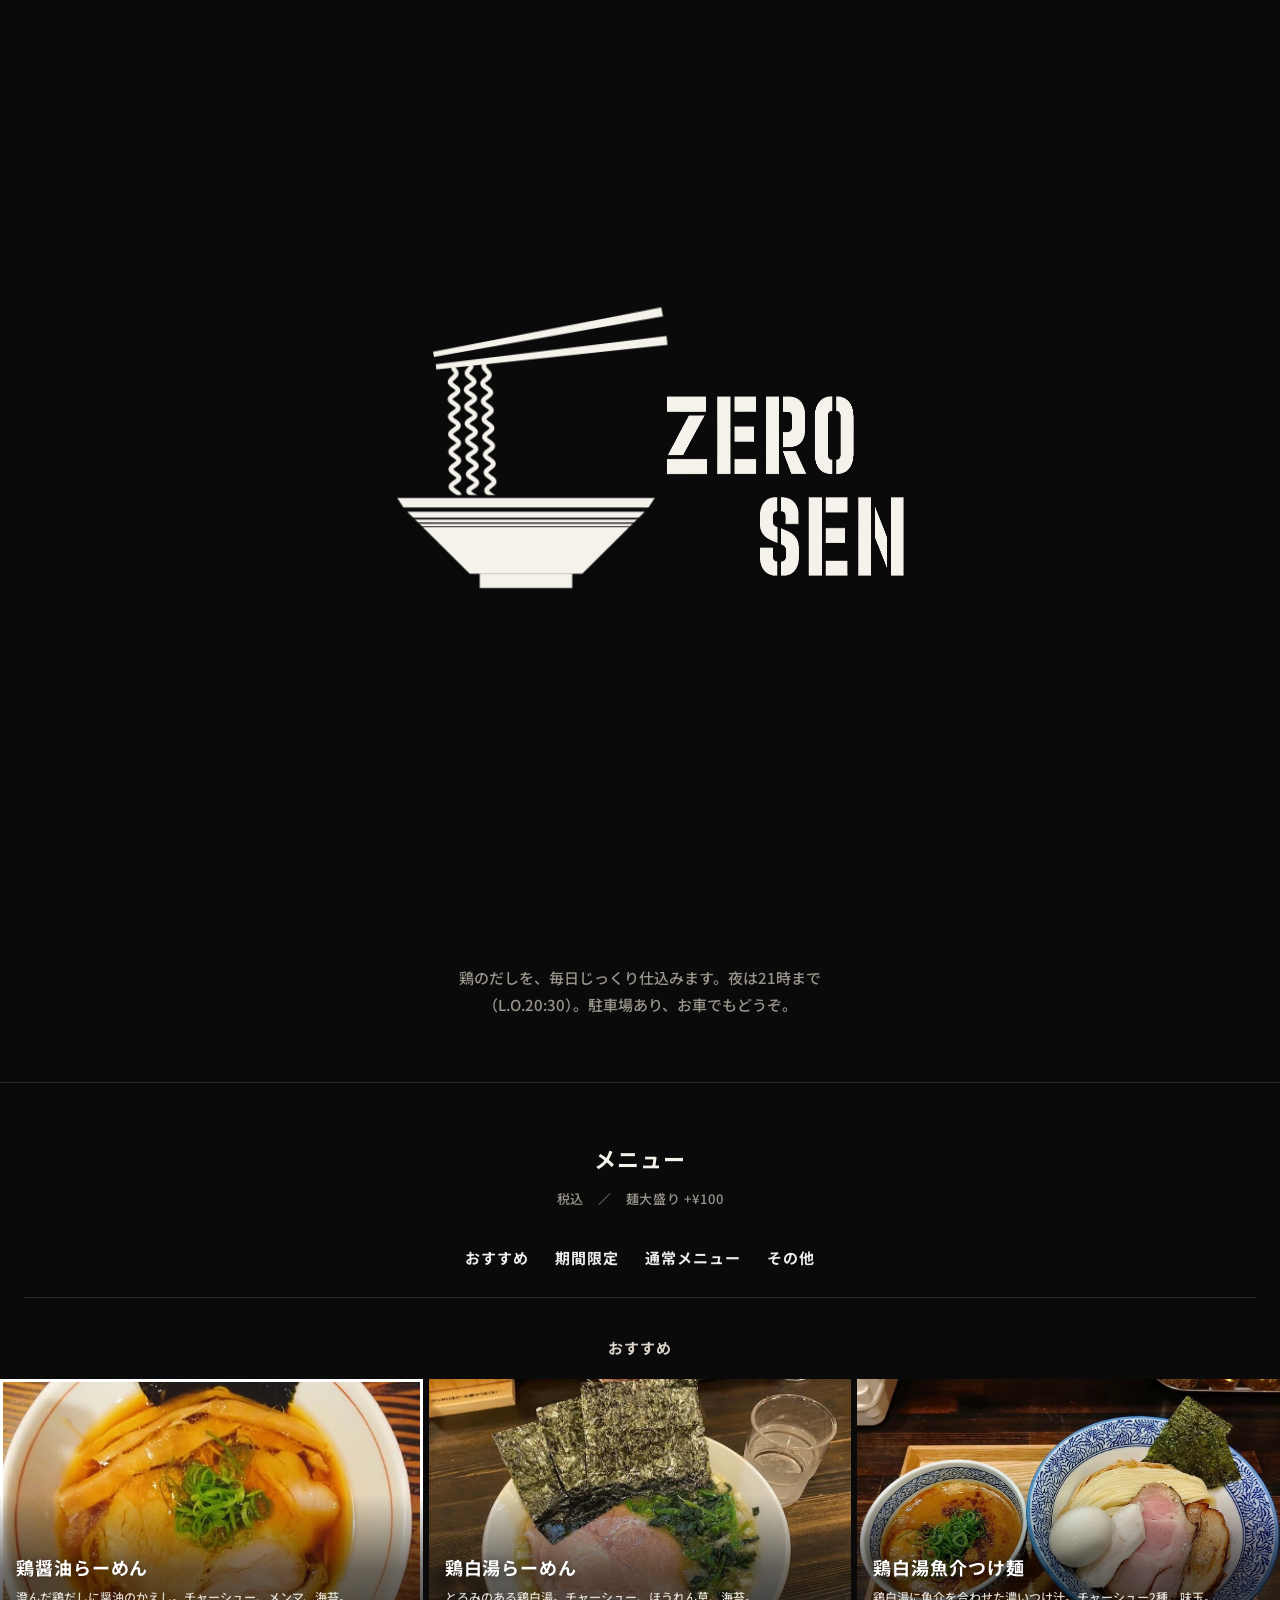
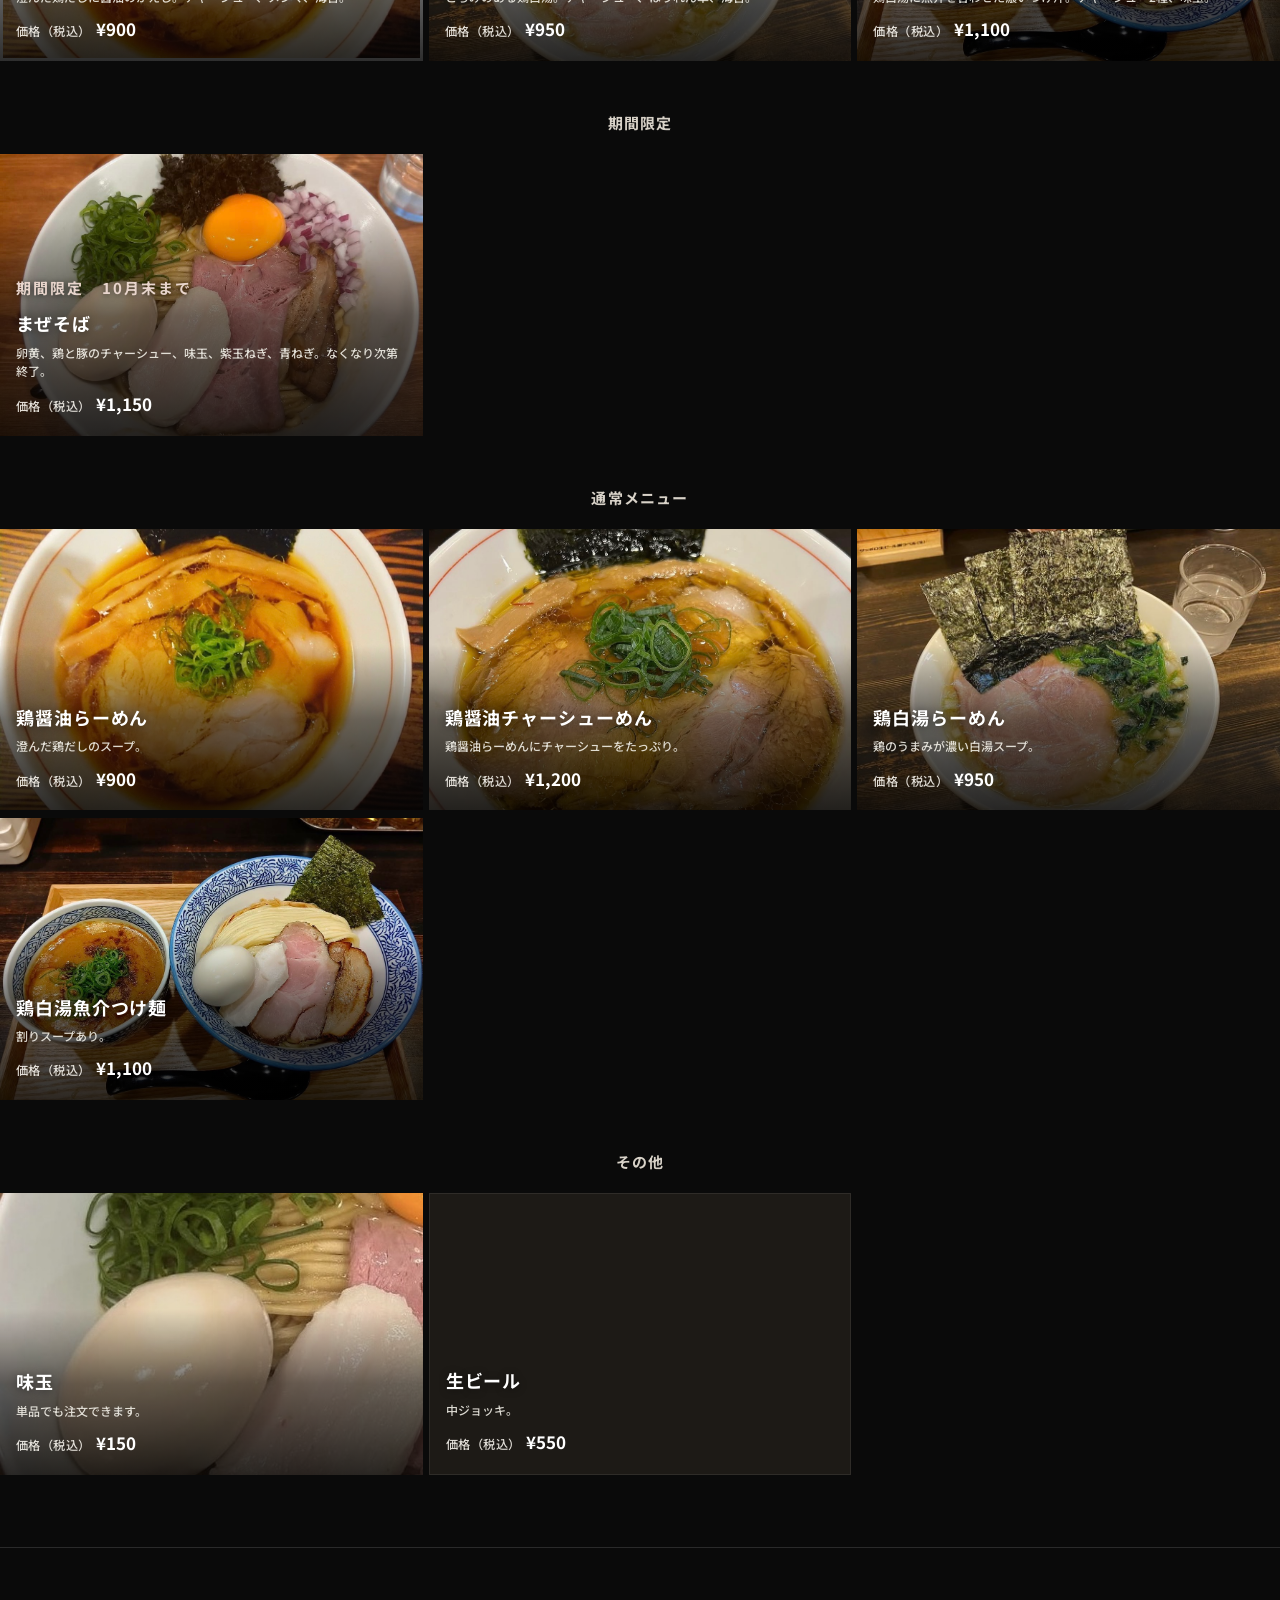
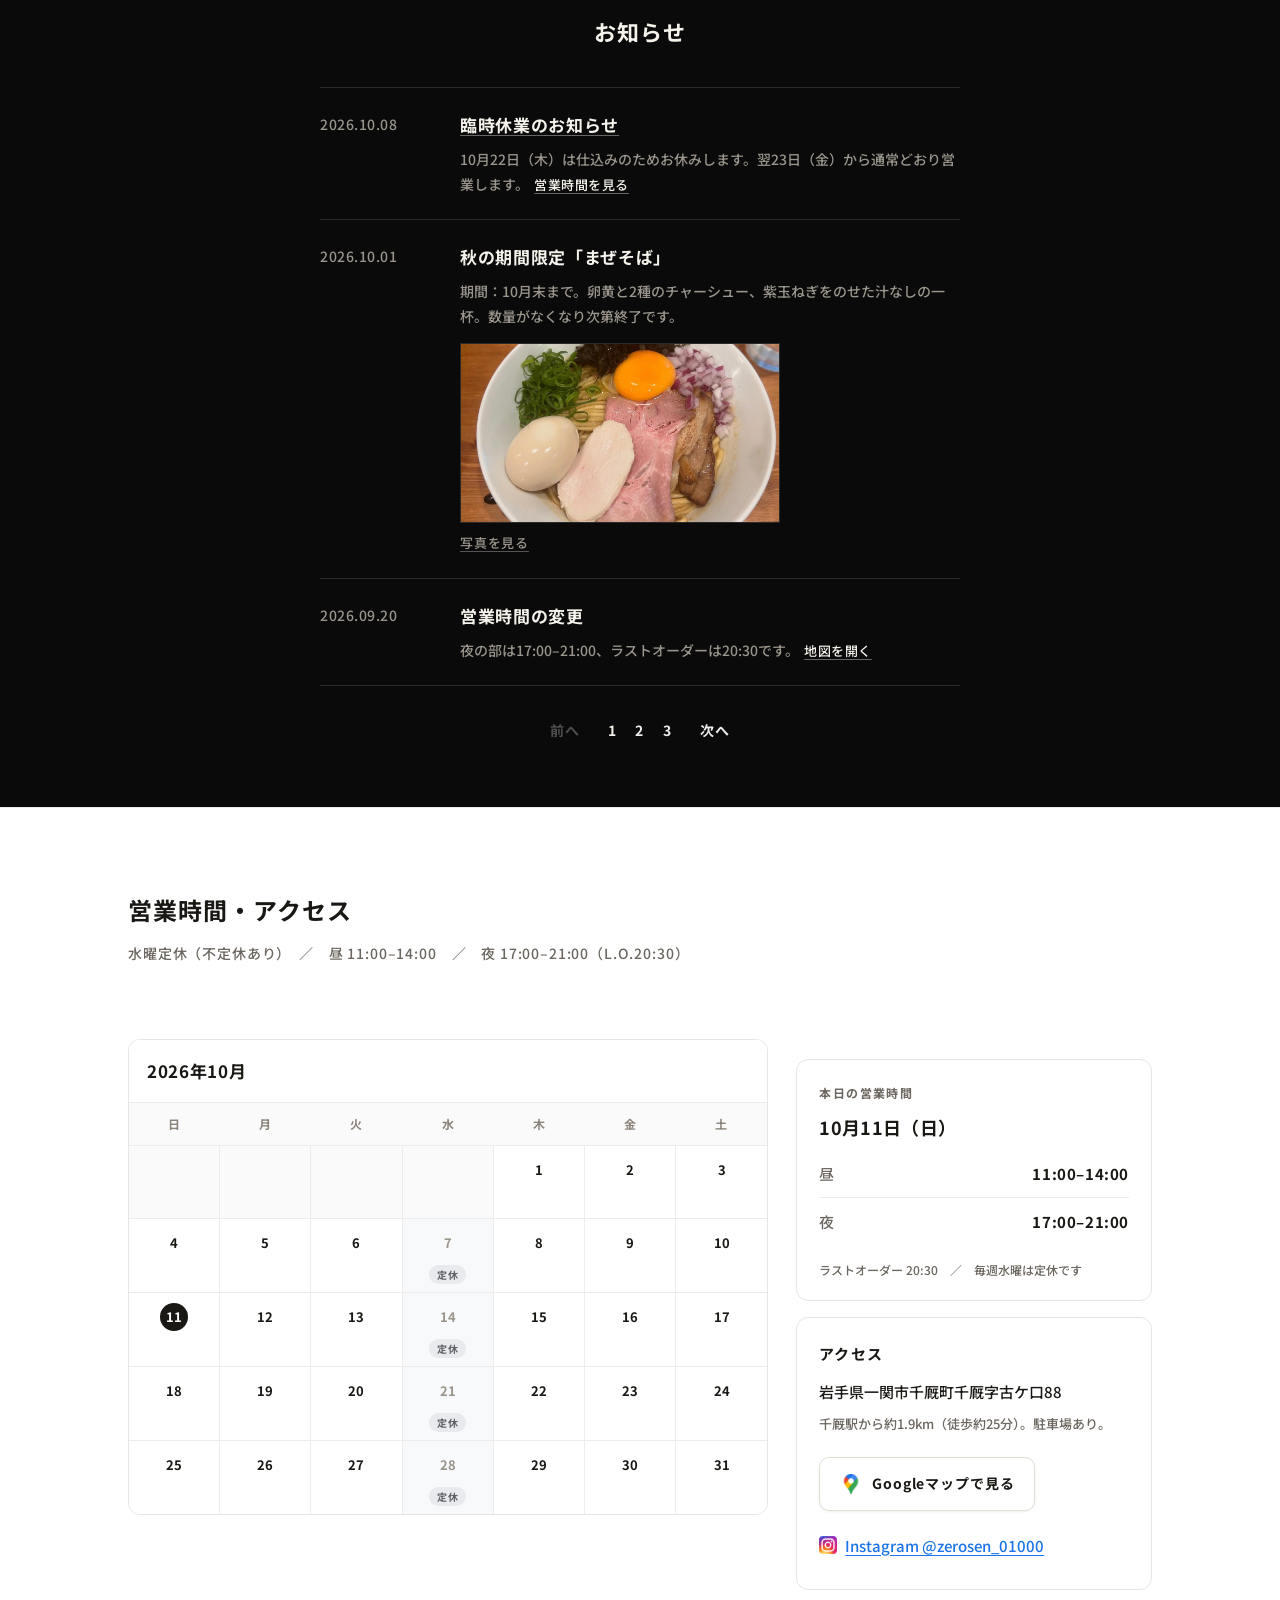
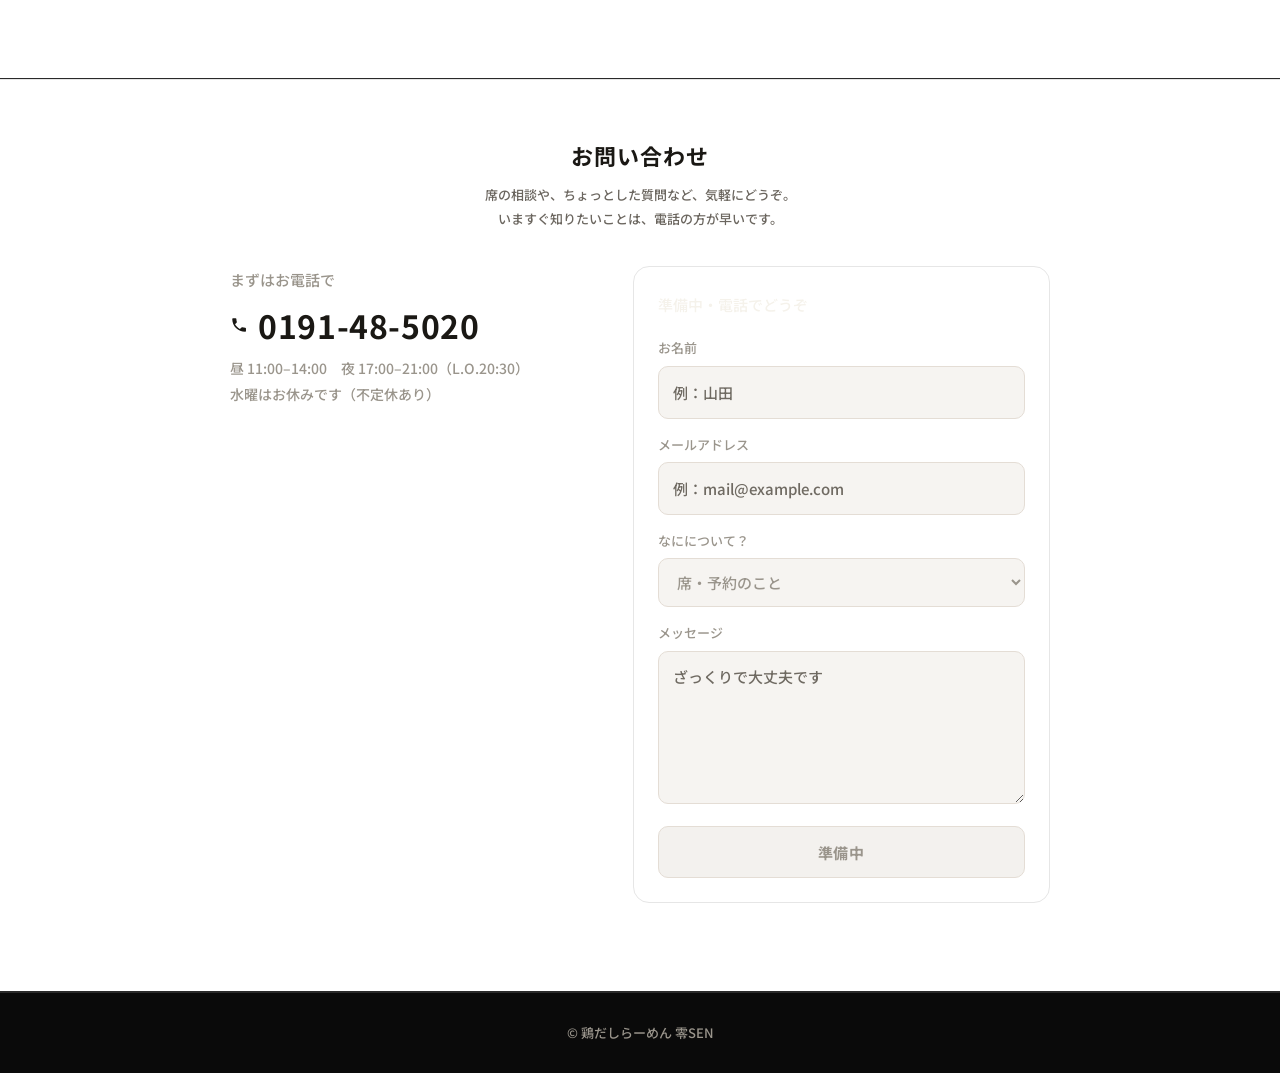
==== commit f9c72f8a: "商品の価格表示を「価格（税込）」に統一する。 公開メニュー、商品モーダル、関連商品、管理画面の価格欄で税込であることが分かるようにする。  Co-authored-by: Masato Tomidok" ====
--- a/index.html
+++ b/index.html
@@ -97,7 +97,7 @@
               <div class="dish-body">
                 <p class="menu-name">鶏醤油らーめん</p>
                 <p class="menu-desc">澄んだ鶏だしに醤油のかえし。チャーシュー、メンマ、海苔。</p>
-                <p class="menu-price">¥900</p>
+                <p class="menu-price"><span class="price-tax">価格（税込）</span>¥900</p>
               </div>
             </a>
           </li>
@@ -107,7 +107,7 @@
               <div class="dish-body">
                 <p class="menu-name">鶏白湯らーめん</p>
                 <p class="menu-desc">とろみのある鶏白湯。チャーシュー、ほうれん草、海苔。</p>
-                <p class="menu-price">¥950</p>
+                <p class="menu-price"><span class="price-tax">価格（税込）</span>¥950</p>
               </div>
             </a>
           </li>
@@ -117,7 +117,7 @@
               <div class="dish-body">
                 <p class="menu-name">鶏白湯魚介つけ麺</p>
                 <p class="menu-desc">鶏白湯に魚介を合わせた濃いつけ汁。チャーシュー2種、味玉。</p>
-                <p class="menu-price">¥1,100</p>
+                <p class="menu-price"><span class="price-tax">価格（税込）</span>¥1,100</p>
               </div>
             </a>
           </li>
@@ -134,7 +134,7 @@
                 <p class="limit-line">期間限定　10月末まで</p>
                 <p class="menu-name">まぜそば</p>
                 <p class="menu-desc">卵黄、鶏と豚のチャーシュー、味玉、紫玉ねぎ、青ねぎ。なくなり次第終了。</p>
-                <p class="menu-price">¥1,150</p>
+                <p class="menu-price"><span class="price-tax">価格（税込）</span>¥1,150</p>
               </div>
             </a>
           </li>
@@ -150,7 +150,7 @@
               <div class="dish-body">
                 <p class="menu-name">鶏醤油らーめん</p>
                 <p class="menu-desc">澄んだ鶏だしのスープ。</p>
-                <p class="menu-price">¥900</p>
+                <p class="menu-price"><span class="price-tax">価格（税込）</span>¥900</p>
               </div>
             </a>
           </li>
@@ -160,7 +160,7 @@
               <div class="dish-body">
                 <p class="menu-name">鶏醤油チャーシューめん</p>
                 <p class="menu-desc">鶏醤油らーめんにチャーシューをたっぷり。</p>
-                <p class="menu-price">¥1,200</p>
+                <p class="menu-price"><span class="price-tax">価格（税込）</span>¥1,200</p>
               </div>
             </a>
           </li>
@@ -170,7 +170,7 @@
               <div class="dish-body">
                 <p class="menu-name">鶏白湯らーめん</p>
                 <p class="menu-desc">鶏のうまみが濃い白湯スープ。</p>
-                <p class="menu-price">¥950</p>
+                <p class="menu-price"><span class="price-tax">価格（税込）</span>¥950</p>
               </div>
             </a>
           </li>
@@ -180,7 +180,7 @@
               <div class="dish-body">
                 <p class="menu-name">鶏白湯魚介つけ麺</p>
                 <p class="menu-desc">割りスープあり。</p>
-                <p class="menu-price">¥1,100</p>
+                <p class="menu-price"><span class="price-tax">価格（税込）</span>¥1,100</p>
               </div>
             </a>
           </li>
@@ -196,7 +196,7 @@
               <div class="dish-body">
                 <p class="menu-name">味玉</p>
                 <p class="menu-desc">単品でも注文できます。</p>
-                <p class="menu-price">¥150</p>
+                <p class="menu-price"><span class="price-tax">価格（税込）</span>¥150</p>
               </div>
             </a>
           </li>
@@ -205,7 +205,7 @@
               <div class="dish-body">
                 <p class="menu-name">生ビール</p>
                 <p class="menu-desc">中ジョッキ。</p>
-                <p class="menu-price">¥550</p>
+                <p class="menu-price"><span class="price-tax">価格（税込）</span>¥550</p>
               </div>
             </a>
           </li>
@@ -347,7 +347,7 @@
     <div class="dm-body">
       <div class="dm-head">
         <h3 class="dm-title" id="dm-title">鶏醤油らーめん</h3>
-        <p class="dm-price">¥900<span>税込</span></p>
+        <p class="dm-price"><span class="price-tax">価格（税込）</span>¥900</p>
       </div>
       <p class="dm-desc">チャーシュー、メンマ、海苔、青ねぎをのせた、いちばん人気の一杯。澄んだ鶏だしに醤油のかえしを合わせました。</p>
 
@@ -359,9 +359,9 @@
       <section class="dm-related">
         <h4>こちらもおすすめ</h4>
         <ul>
-          <li><a href="#menu"><img src="img/real-paitan.jpg" alt=""><span class="r-name">鶏白湯らーめん</span><span class="r-price">¥950</span></a></li>
-          <li><a href="#menu"><img src="img/real-tsukemen.jpg" alt=""><span class="r-name">鶏白湯魚介つけ麺</span><span class="r-price">¥1,100</span></a></li>
-          <li><a href="#menu"><img src="img/real-mazesoba.jpg" alt=""><span class="r-name">まぜそば（期間限定）</span><span class="r-price">¥1,150</span></a></li>
+          <li><a href="#menu"><img src="img/real-paitan.jpg" alt=""><span class="r-name">鶏白湯らーめん</span><span class="r-price"><span class="price-tax">価格（税込）</span>¥950</span></a></li>
+          <li><a href="#menu"><img src="img/real-tsukemen.jpg" alt=""><span class="r-name">鶏白湯魚介つけ麺</span><span class="r-price"><span class="price-tax">価格（税込）</span>¥1,100</span></a></li>
+          <li><a href="#menu"><img src="img/real-mazesoba.jpg" alt=""><span class="r-name">まぜそば（期間限定）</span><span class="r-price"><span class="price-tax">価格（税込）</span>¥1,150</span></a></li>
         </ul>
       </section>
     </div>
--- a/styles.css
+++ b/styles.css
@@ -68,6 +68,8 @@
 .dish .menu-name{font-size:18px;font-weight:700;letter-spacing:.05em;color:#fff;text-shadow:0 1px 8px rgba(0,0,0,.45)}
 .dish .menu-desc{margin-top:4px;font-size:12px;color:rgba(245,242,235,.88);line-height:1.55}
 .dish .menu-price{margin-top:8px;font-size:17px;font-weight:700;font-variant-numeric:tabular-nums;color:#fff}
+.price-tax{margin-right:.45em;font-size:.72em;font-weight:500;letter-spacing:.04em}
+.dish .price-tax{color:rgba(245,242,235,.9)}
 .dish:hover .menu-name{color:#ffc9be}
 .mark{display:inline-block;margin-left:.5em;padding:2px 10px;border:1px solid rgba(255,255,255,.35);border-radius:10px;font-size:13px;font-weight:700;letter-spacing:.1em;color:#f0e6df;vertical-align:2px;background:rgba(0,0,0,.4)}
 .dish .mark{color:#f0e6df;border-color:rgba(255,255,255,.35);background:rgba(0,0,0,.4);font-size:12px;padding:3px 10px}
@@ -312,10 +314,10 @@
 .dm-close svg{width:18px;height:18px}
 .dm-photo{display:block;width:100%;aspect-ratio:16/9;object-fit:cover;object-position:center 42%;background:#eee}
 .dm-body{padding:22px 26px 26px}
-.dm-head{display:flex;align-items:baseline;justify-content:space-between;gap:16px}
+.dm-head{display:flex;align-items:baseline;justify-content:space-between;gap:12px 16px;flex-wrap:wrap}
 .dm-title{font-size:22px;font-weight:700;letter-spacing:.04em;line-height:1.4}
 .dm-price{font-size:22px;font-weight:700;font-variant-numeric:tabular-nums;white-space:nowrap}
-.dm-price span{margin-left:6px;font-size:12px;font-weight:500;color:#6b665f;letter-spacing:.06em}
+.dm-price .price-tax{color:#6b665f}
 .dm-desc{margin-top:6px;font-size:14px;line-height:1.8;color:#4a463f}
 .dm-body h4{font-size:13px;font-weight:700;letter-spacing:.1em;color:#1a1814;margin-bottom:8px}
 .dm-kodawari{margin-top:18px;padding:14px 16px;background:#f5f3ef;border-left:3px solid #1a1814;border-radius:0 8px 8px 0}
@@ -326,7 +328,8 @@
 .dm-related a:hover{border-color:#d5cdc4;box-shadow:0 2px 6px rgba(26,24,20,.08);color:#1a1814}
 .dm-related img{display:block;width:100%;aspect-ratio:4/3;object-fit:cover}
 .r-name{display:block;padding:8px 10px 0;font-size:13px;font-weight:700;letter-spacing:.03em;line-height:1.4}
-.r-price{display:block;padding:2px 10px 9px;font-size:13px;font-weight:700;color:#6b665f;font-variant-numeric:tabular-nums}
+.r-price{display:block;padding:2px 10px 9px;font-size:13px;font-weight:700;color:#6b665f;font-variant-numeric:tabular-nums;line-height:1.45}
+.r-price .price-tax{display:block;margin:0 0 1px;font-size:11px;letter-spacing:.02em}
 @media(max-width:560px){
   .dm-body{padding:18px 18px 20px}
   .dm-title,.dm-price{font-size:19px}
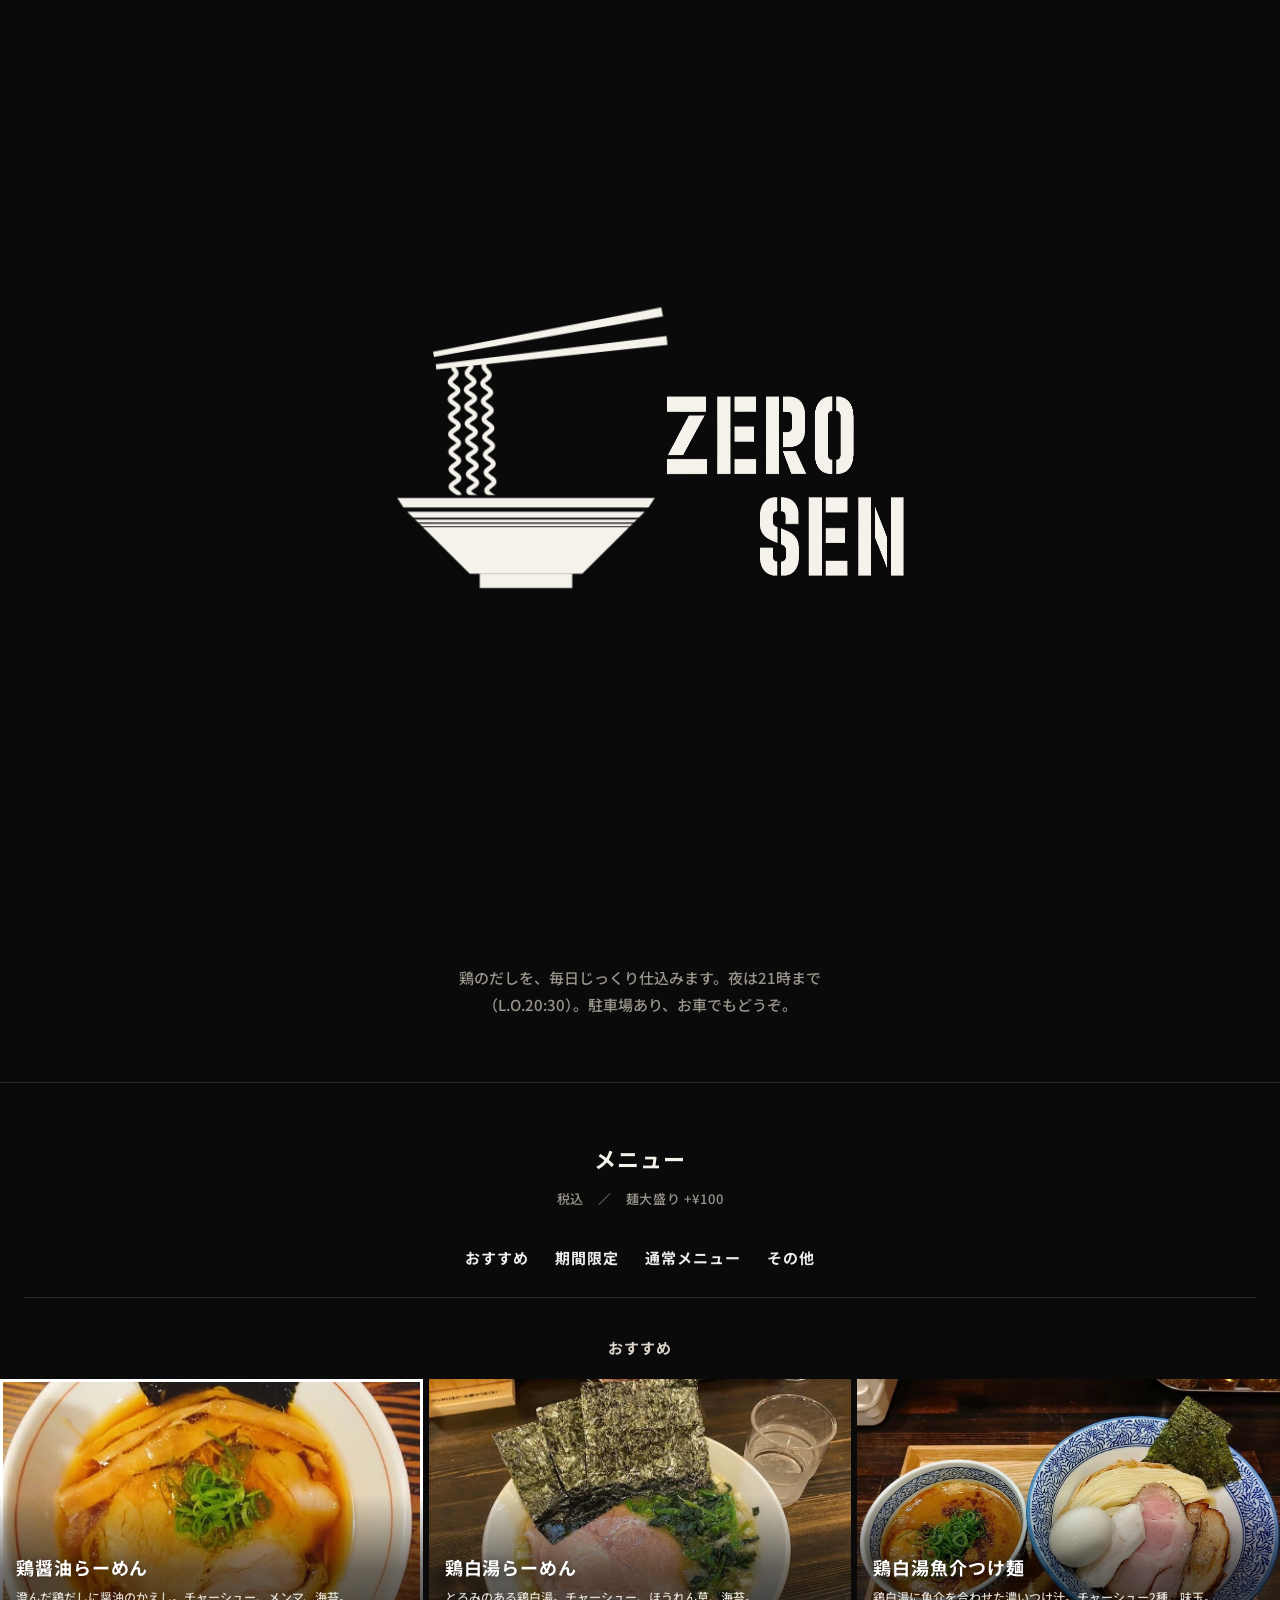
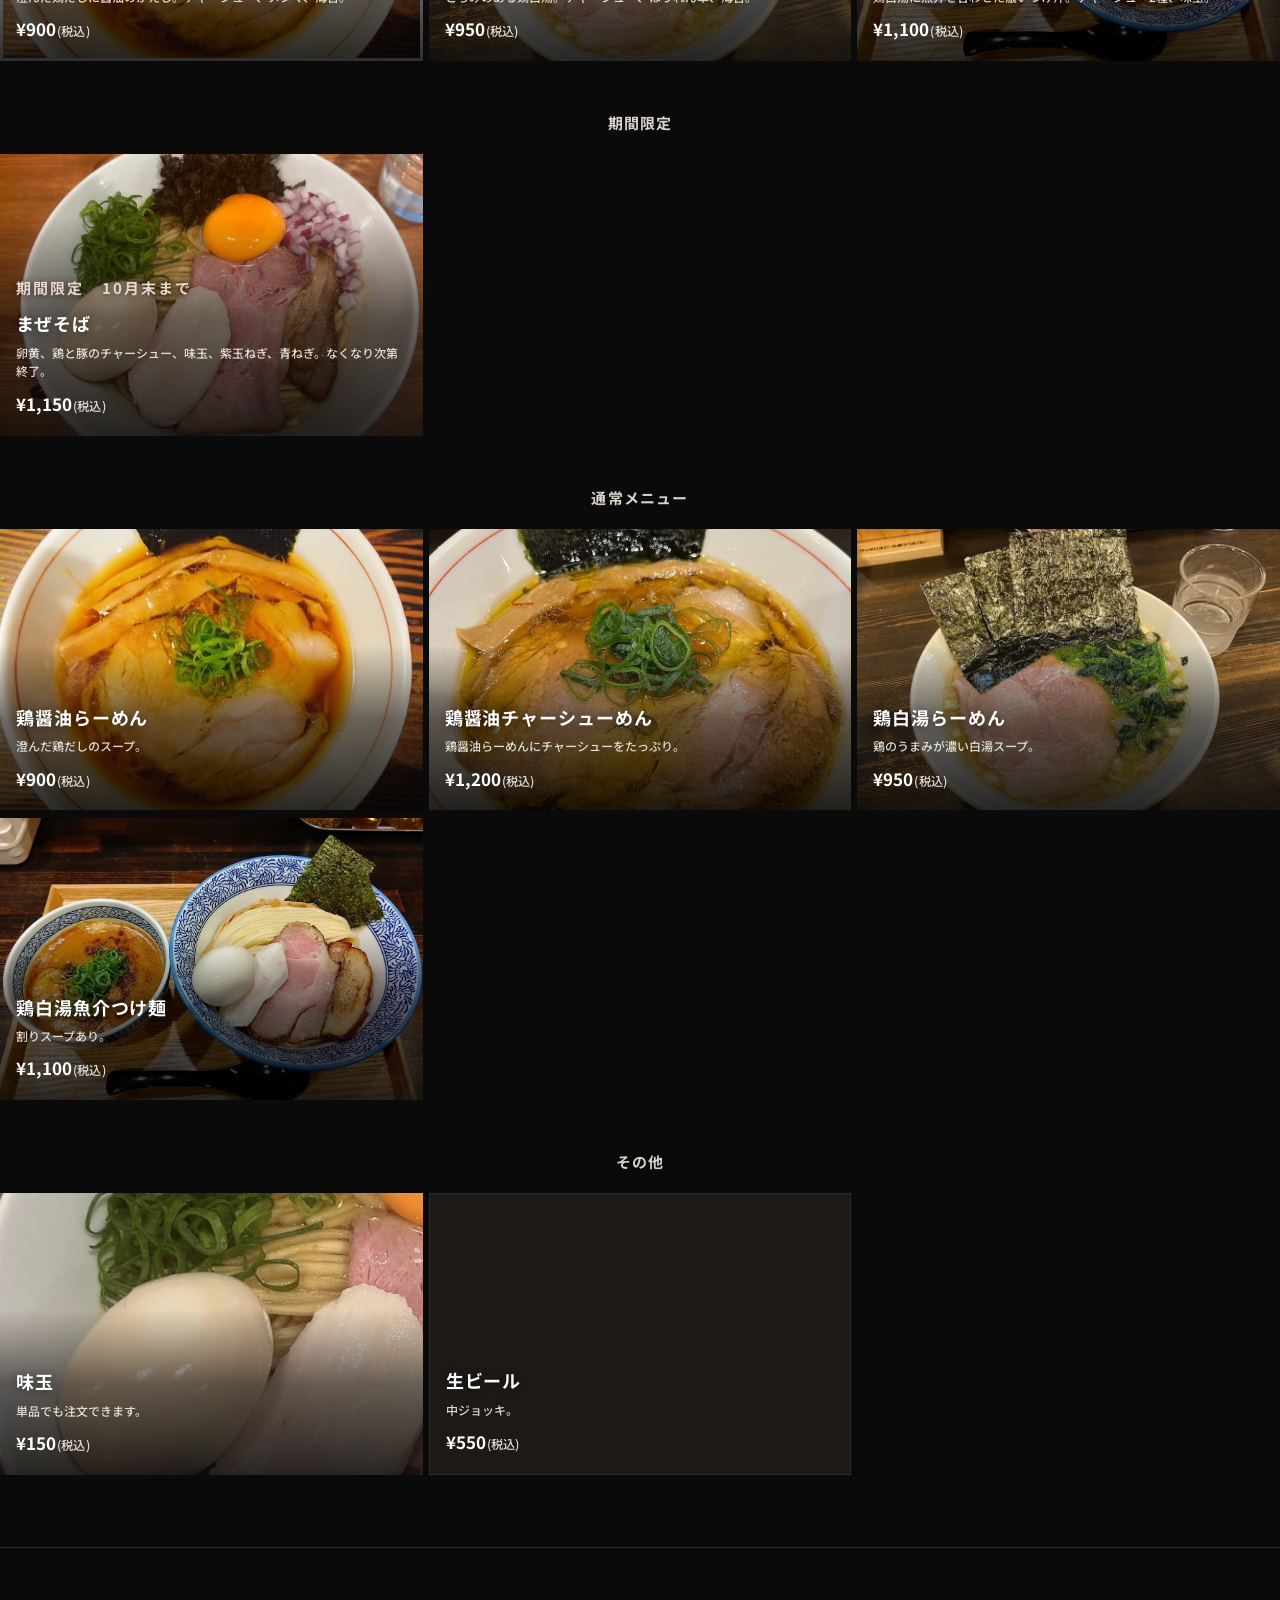
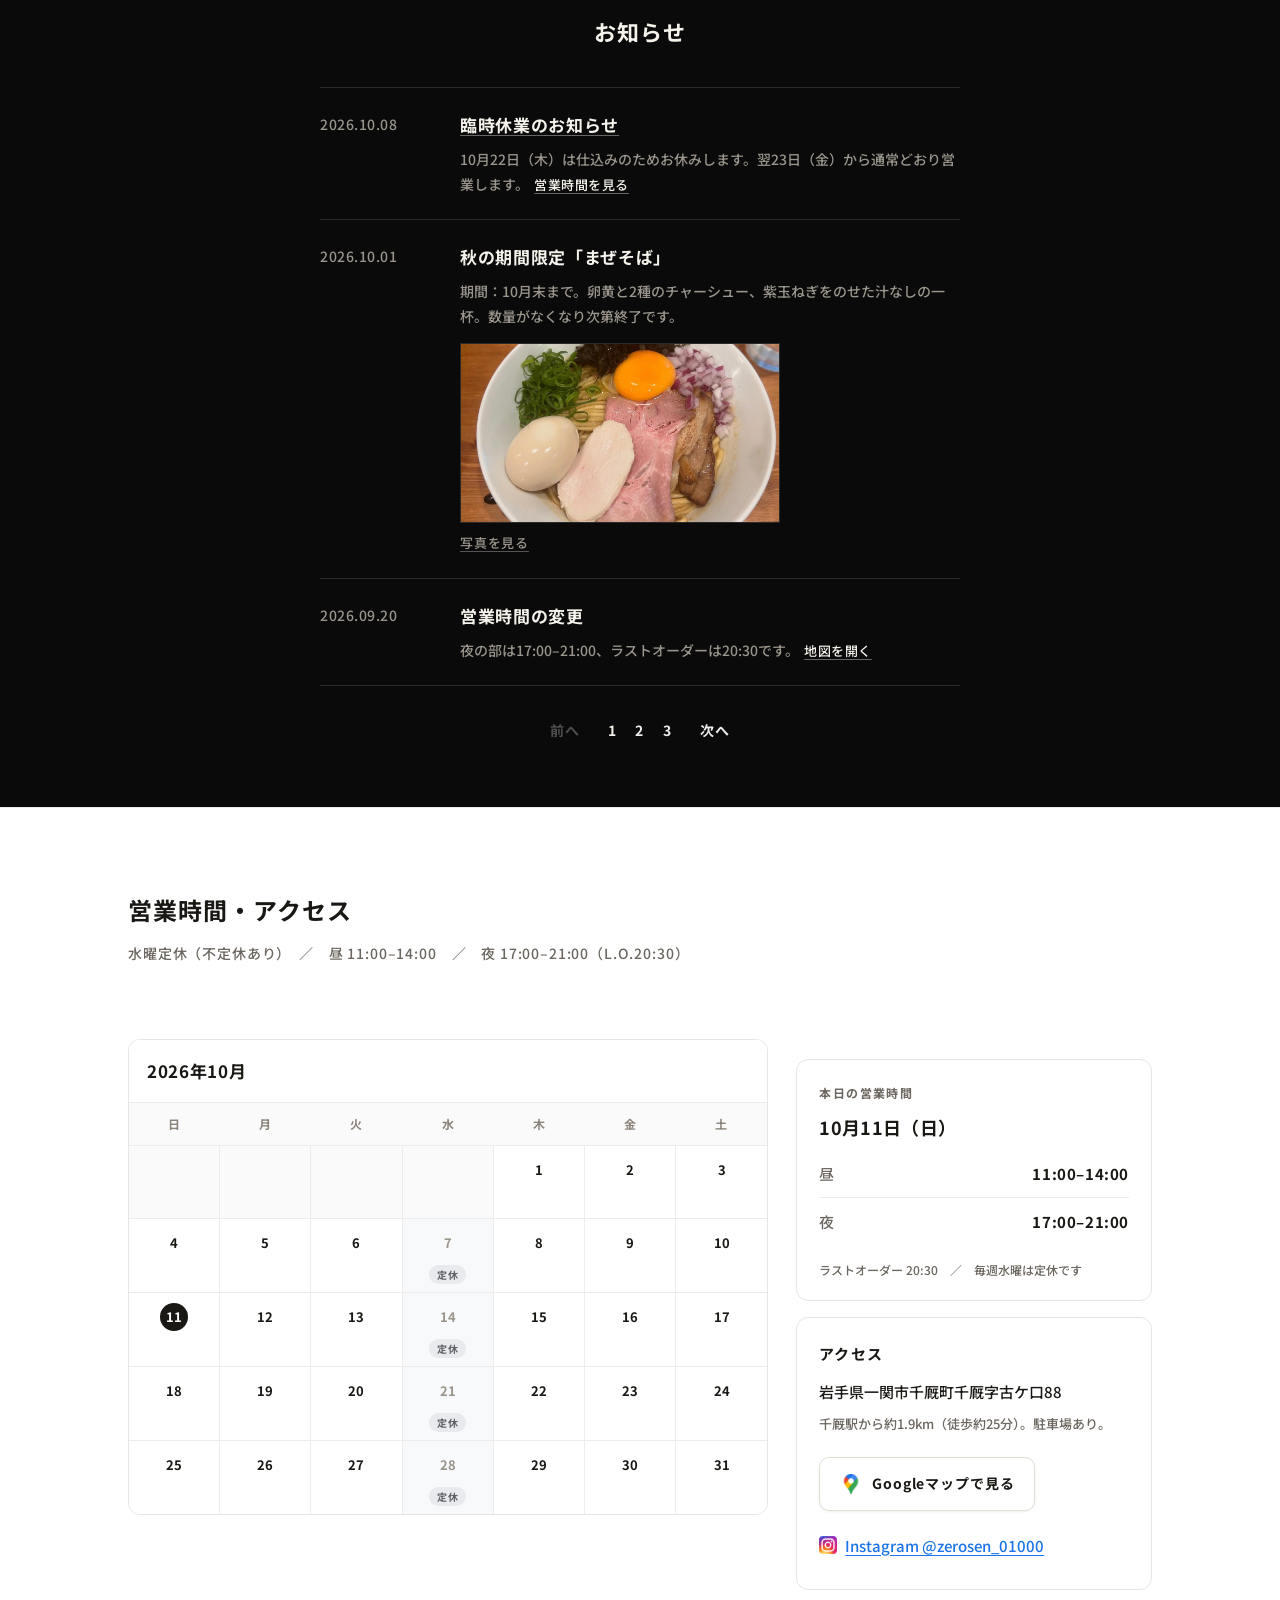
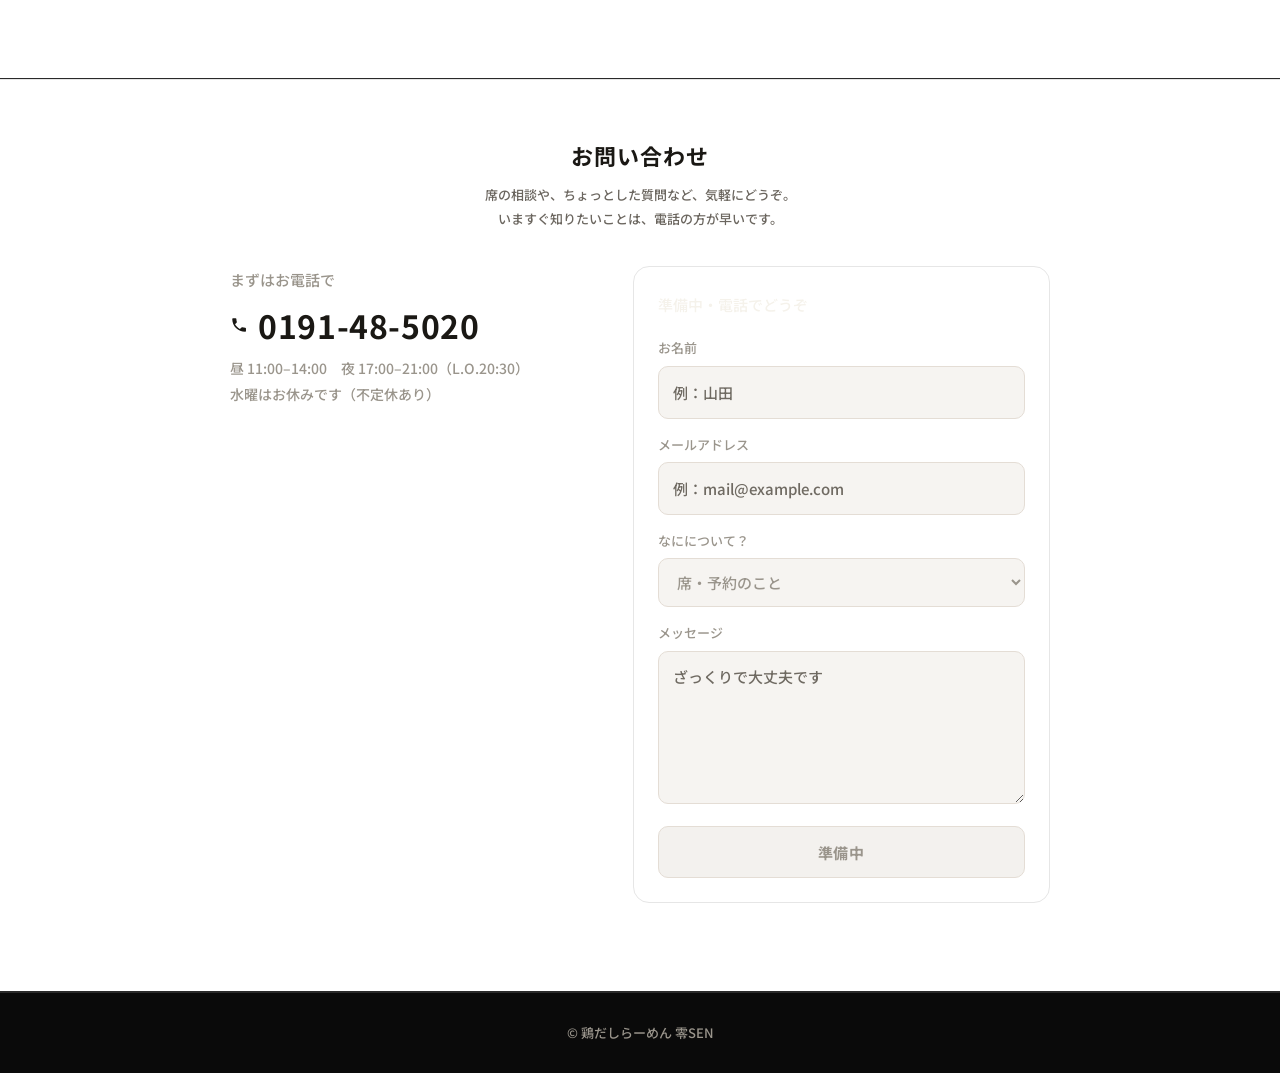
==== commit 0ece11ab: "公開ページの税込表記を価格の直後にする。 メニューとモーダルを ¥900(税込) の形に揃える。管理画面の入力ラベルは価格（税込）のまま。  Co-authored-by: Masato Tomido" ====
--- a/index.html
+++ b/index.html
@@ -97,7 +97,7 @@
               <div class="dish-body">
                 <p class="menu-name">鶏醤油らーめん</p>
                 <p class="menu-desc">澄んだ鶏だしに醤油のかえし。チャーシュー、メンマ、海苔。</p>
-                <p class="menu-price"><span class="price-tax">価格（税込）</span>¥900</p>
+                <p class="menu-price">¥900<span class="price-tax">(税込)</span></p>
               </div>
             </a>
           </li>
@@ -107,7 +107,7 @@
               <div class="dish-body">
                 <p class="menu-name">鶏白湯らーめん</p>
                 <p class="menu-desc">とろみのある鶏白湯。チャーシュー、ほうれん草、海苔。</p>
-                <p class="menu-price"><span class="price-tax">価格（税込）</span>¥950</p>
+                <p class="menu-price">¥950<span class="price-tax">(税込)</span></p>
               </div>
             </a>
           </li>
@@ -117,7 +117,7 @@
               <div class="dish-body">
                 <p class="menu-name">鶏白湯魚介つけ麺</p>
                 <p class="menu-desc">鶏白湯に魚介を合わせた濃いつけ汁。チャーシュー2種、味玉。</p>
-                <p class="menu-price"><span class="price-tax">価格（税込）</span>¥1,100</p>
+                <p class="menu-price">¥1,100<span class="price-tax">(税込)</span></p>
               </div>
             </a>
           </li>
@@ -134,7 +134,7 @@
                 <p class="limit-line">期間限定　10月末まで</p>
                 <p class="menu-name">まぜそば</p>
                 <p class="menu-desc">卵黄、鶏と豚のチャーシュー、味玉、紫玉ねぎ、青ねぎ。なくなり次第終了。</p>
-                <p class="menu-price"><span class="price-tax">価格（税込）</span>¥1,150</p>
+                <p class="menu-price">¥1,150<span class="price-tax">(税込)</span></p>
               </div>
             </a>
           </li>
@@ -150,7 +150,7 @@
               <div class="dish-body">
                 <p class="menu-name">鶏醤油らーめん</p>
                 <p class="menu-desc">澄んだ鶏だしのスープ。</p>
-                <p class="menu-price"><span class="price-tax">価格（税込）</span>¥900</p>
+                <p class="menu-price">¥900<span class="price-tax">(税込)</span></p>
               </div>
             </a>
           </li>
@@ -160,7 +160,7 @@
               <div class="dish-body">
                 <p class="menu-name">鶏醤油チャーシューめん</p>
                 <p class="menu-desc">鶏醤油らーめんにチャーシューをたっぷり。</p>
-                <p class="menu-price"><span class="price-tax">価格（税込）</span>¥1,200</p>
+                <p class="menu-price">¥1,200<span class="price-tax">(税込)</span></p>
               </div>
             </a>
           </li>
@@ -170,7 +170,7 @@
               <div class="dish-body">
                 <p class="menu-name">鶏白湯らーめん</p>
                 <p class="menu-desc">鶏のうまみが濃い白湯スープ。</p>
-                <p class="menu-price"><span class="price-tax">価格（税込）</span>¥950</p>
+                <p class="menu-price">¥950<span class="price-tax">(税込)</span></p>
               </div>
             </a>
           </li>
@@ -180,7 +180,7 @@
               <div class="dish-body">
                 <p class="menu-name">鶏白湯魚介つけ麺</p>
                 <p class="menu-desc">割りスープあり。</p>
-                <p class="menu-price"><span class="price-tax">価格（税込）</span>¥1,100</p>
+                <p class="menu-price">¥1,100<span class="price-tax">(税込)</span></p>
               </div>
             </a>
           </li>
@@ -196,7 +196,7 @@
               <div class="dish-body">
                 <p class="menu-name">味玉</p>
                 <p class="menu-desc">単品でも注文できます。</p>
-                <p class="menu-price"><span class="price-tax">価格（税込）</span>¥150</p>
+                <p class="menu-price">¥150<span class="price-tax">(税込)</span></p>
               </div>
             </a>
           </li>
@@ -205,7 +205,7 @@
               <div class="dish-body">
                 <p class="menu-name">生ビール</p>
                 <p class="menu-desc">中ジョッキ。</p>
-                <p class="menu-price"><span class="price-tax">価格（税込）</span>¥550</p>
+                <p class="menu-price">¥550<span class="price-tax">(税込)</span></p>
               </div>
             </a>
           </li>
@@ -347,7 +347,7 @@
     <div class="dm-body">
       <div class="dm-head">
         <h3 class="dm-title" id="dm-title">鶏醤油らーめん</h3>
-        <p class="dm-price"><span class="price-tax">価格（税込）</span>¥900</p>
+        <p class="dm-price">¥900<span class="price-tax">(税込)</span></p>
       </div>
       <p class="dm-desc">チャーシュー、メンマ、海苔、青ねぎをのせた、いちばん人気の一杯。澄んだ鶏だしに醤油のかえしを合わせました。</p>
 
@@ -359,9 +359,9 @@
       <section class="dm-related">
         <h4>こちらもおすすめ</h4>
         <ul>
-          <li><a href="#menu"><img src="img/real-paitan.jpg" alt=""><span class="r-name">鶏白湯らーめん</span><span class="r-price"><span class="price-tax">価格（税込）</span>¥950</span></a></li>
-          <li><a href="#menu"><img src="img/real-tsukemen.jpg" alt=""><span class="r-name">鶏白湯魚介つけ麺</span><span class="r-price"><span class="price-tax">価格（税込）</span>¥1,100</span></a></li>
-          <li><a href="#menu"><img src="img/real-mazesoba.jpg" alt=""><span class="r-name">まぜそば（期間限定）</span><span class="r-price"><span class="price-tax">価格（税込）</span>¥1,150</span></a></li>
+          <li><a href="#menu"><img src="img/real-paitan.jpg" alt=""><span class="r-name">鶏白湯らーめん</span><span class="r-price">¥950<span class="price-tax">(税込)</span></span></a></li>
+          <li><a href="#menu"><img src="img/real-tsukemen.jpg" alt=""><span class="r-name">鶏白湯魚介つけ麺</span><span class="r-price">¥1,100<span class="price-tax">(税込)</span></span></a></li>
+          <li><a href="#menu"><img src="img/real-mazesoba.jpg" alt=""><span class="r-name">まぜそば（期間限定）</span><span class="r-price">¥1,150<span class="price-tax">(税込)</span></span></a></li>
         </ul>
       </section>
     </div>
--- a/styles.css
+++ b/styles.css
@@ -68,7 +68,7 @@
 .dish .menu-name{font-size:18px;font-weight:700;letter-spacing:.05em;color:#fff;text-shadow:0 1px 8px rgba(0,0,0,.45)}
 .dish .menu-desc{margin-top:4px;font-size:12px;color:rgba(245,242,235,.88);line-height:1.55}
 .dish .menu-price{margin-top:8px;font-size:17px;font-weight:700;font-variant-numeric:tabular-nums;color:#fff}
-.price-tax{margin-right:.45em;font-size:.72em;font-weight:500;letter-spacing:.04em}
+.price-tax{margin-left:1px;font-size:.72em;font-weight:500;letter-spacing:.02em}
 .dish .price-tax{color:rgba(245,242,235,.9)}
 .dish:hover .menu-name{color:#ffc9be}
 .mark{display:inline-block;margin-left:.5em;padding:2px 10px;border:1px solid rgba(255,255,255,.35);border-radius:10px;font-size:13px;font-weight:700;letter-spacing:.1em;color:#f0e6df;vertical-align:2px;background:rgba(0,0,0,.4)}
@@ -328,8 +328,7 @@
 .dm-related a:hover{border-color:#d5cdc4;box-shadow:0 2px 6px rgba(26,24,20,.08);color:#1a1814}
 .dm-related img{display:block;width:100%;aspect-ratio:4/3;object-fit:cover}
 .r-name{display:block;padding:8px 10px 0;font-size:13px;font-weight:700;letter-spacing:.03em;line-height:1.4}
-.r-price{display:block;padding:2px 10px 9px;font-size:13px;font-weight:700;color:#6b665f;font-variant-numeric:tabular-nums;line-height:1.45}
-.r-price .price-tax{display:block;margin:0 0 1px;font-size:11px;letter-spacing:.02em}
+.r-price{display:block;padding:2px 10px 9px;font-size:13px;font-weight:700;color:#6b665f;font-variant-numeric:tabular-nums;line-height:1.45;white-space:nowrap}
 @media(max-width:560px){
   .dm-body{padding:18px 18px 20px}
   .dm-title,.dm-price{font-size:19px}
